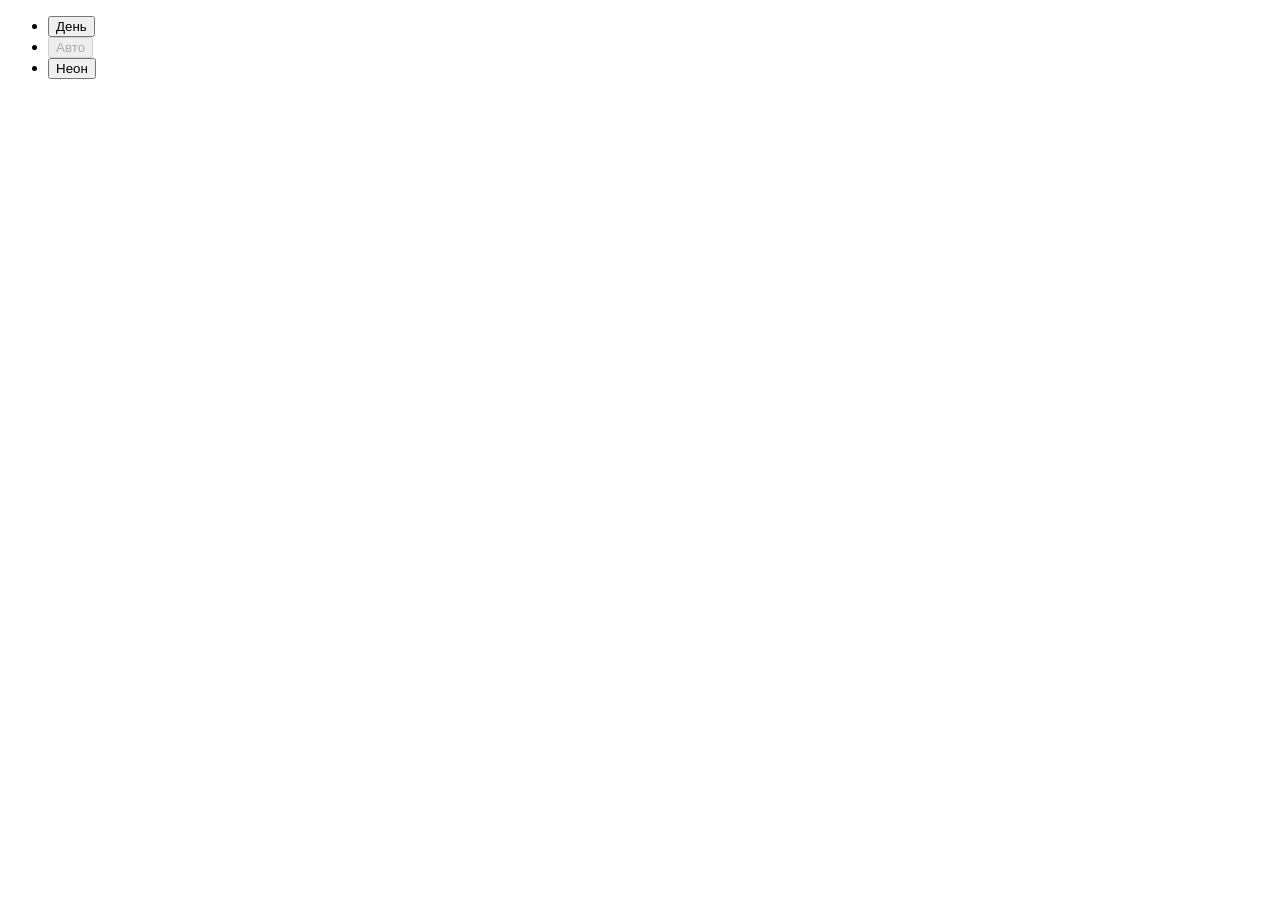
==== index.html @ 19b83eee "Initial commit" ====
<!DOCTYPE html>
<html lang="ru">
  <head>
    <meta charset="UTF-8" />
    <meta http-equiv="X-UA-Compatible" content="IE=edge" />
    <meta name="viewport" content="width=device-width, initial-scale=1.0" />
    <title>Сложно сосредоточиться</title>
    <script src="./scripts/script.js"></script>
  </head>
  <body class="page">
    <header class="header decorated-zone">
      <nav class="header__theme-menu">
        <ul class="header__theme-menu-list">
          <li class="header__theme-menu-item">
            <button
              class="header__theme-menu-button header__theme-menu-button_type_light"
            >
              День
            </button>
          </li>
          <li class="header__theme-menu-item">
            <button
              class="header__theme-menu-button header__theme-menu-button_active header__theme-menu-button_type_auto"
              disabled
            >
              Авто
            </button>
          </li>
          <li class="header__theme-menu-item">
            <button
              class="header__theme-menu-button header__theme-menu-button_type_dark"
            >
              Неон
            </button>
          </li>
        </ul>
      </nav>
    </header>
  </body>
</html>
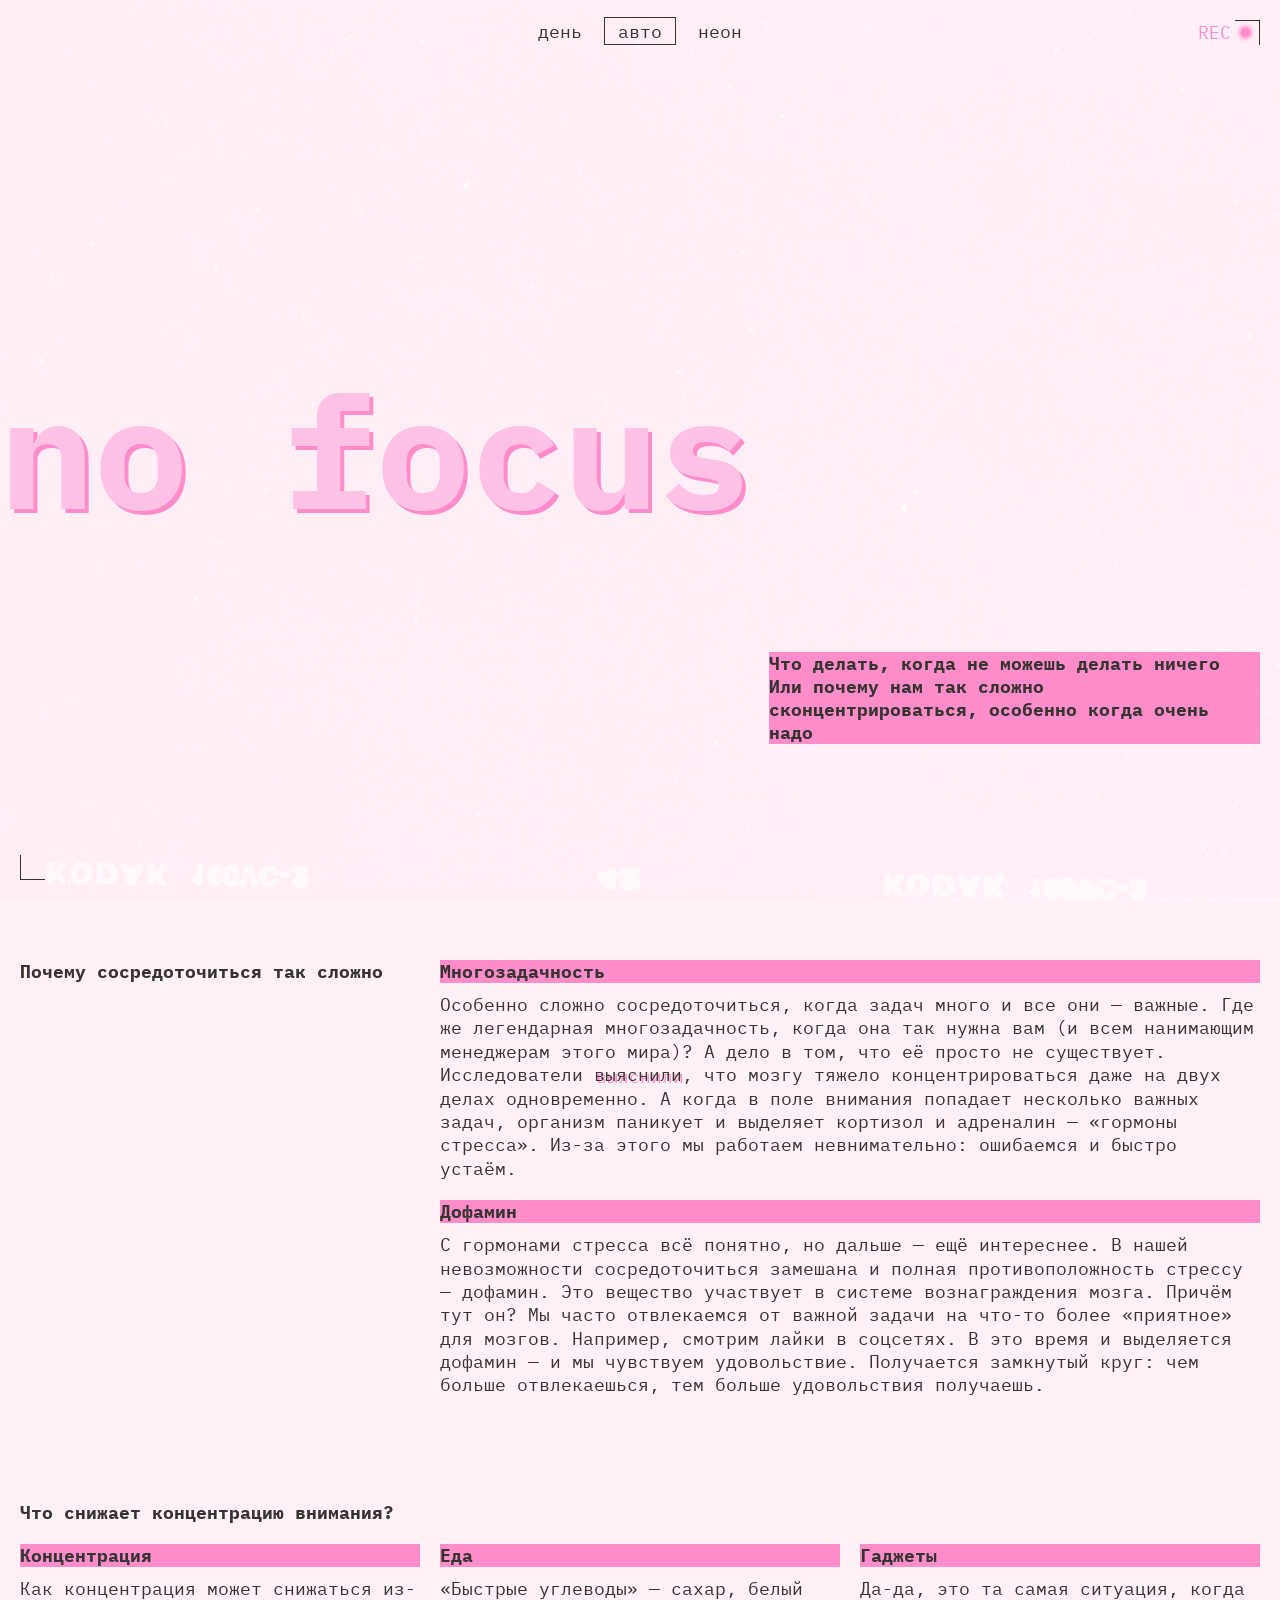
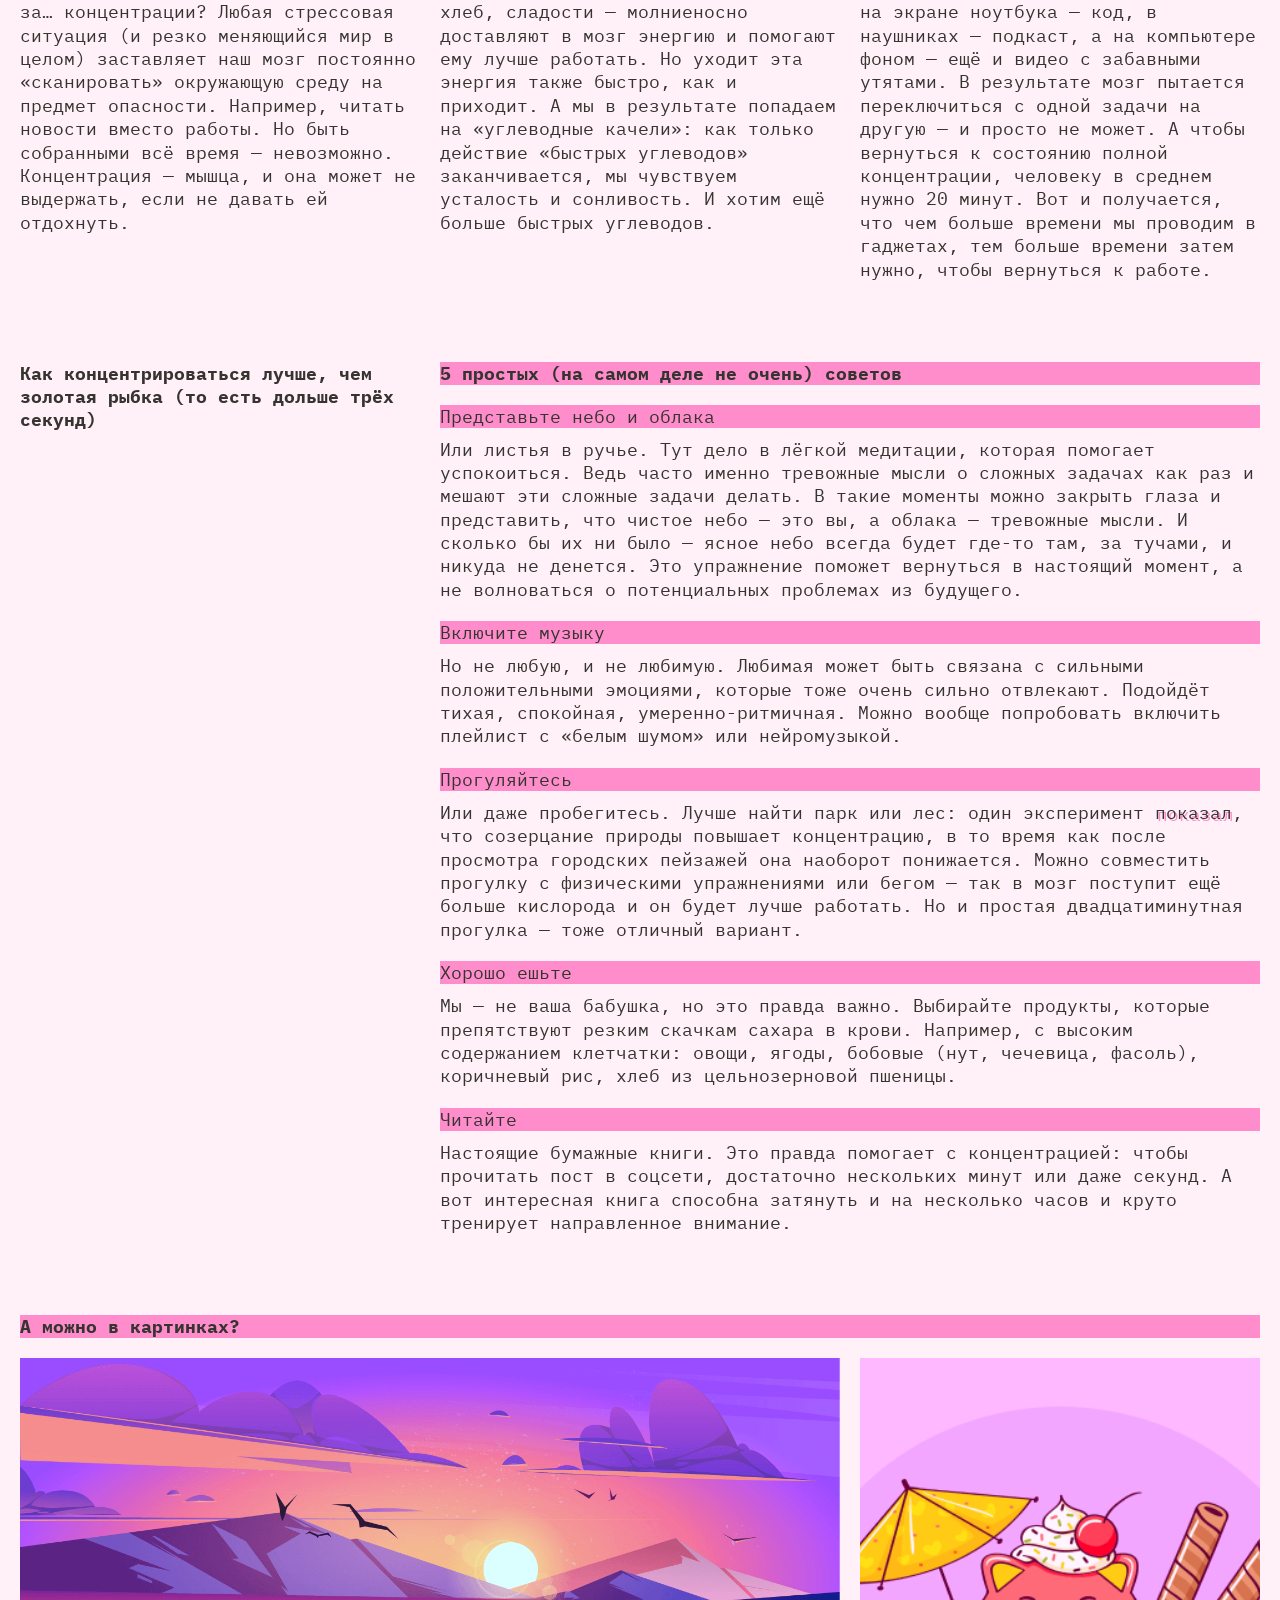
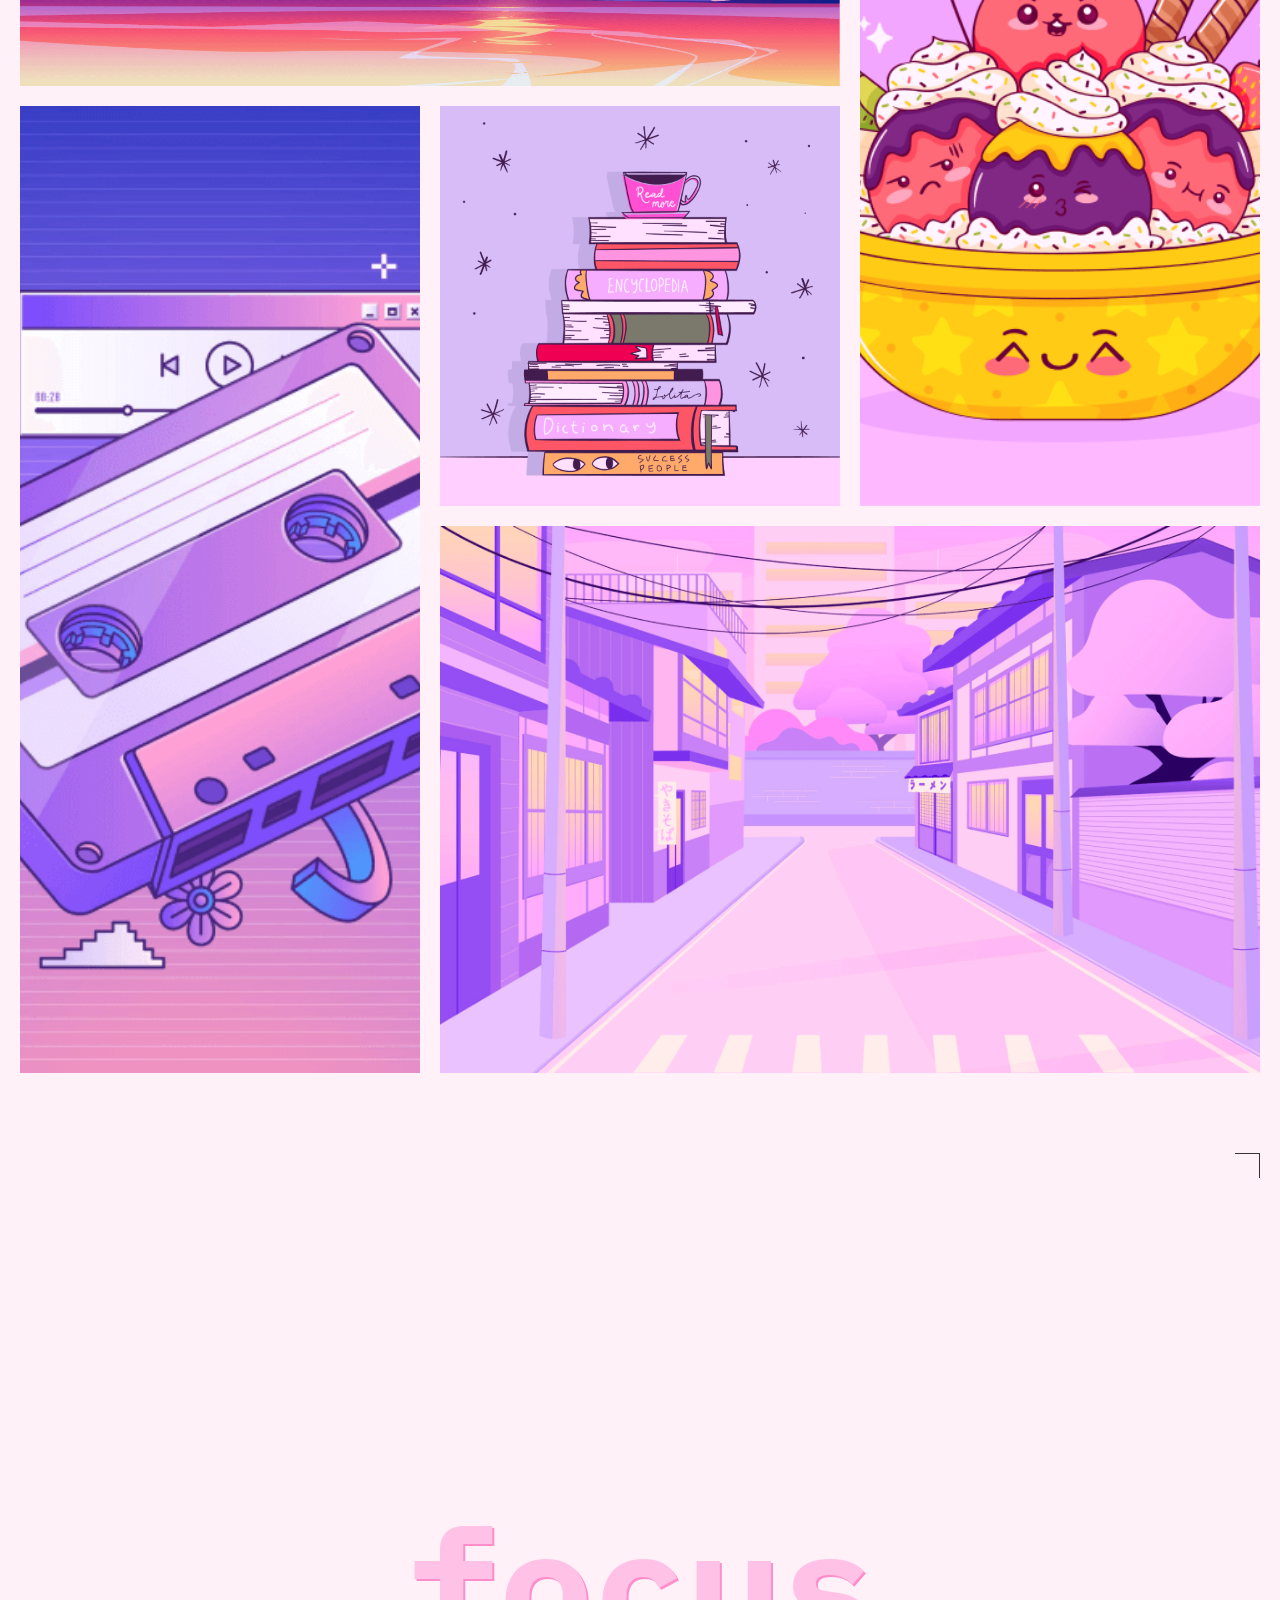
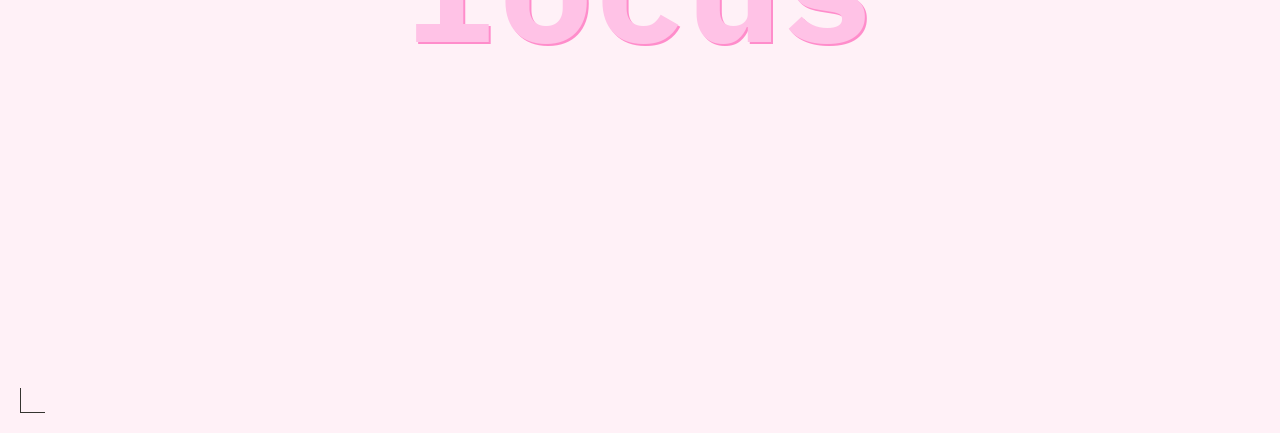
==== commit f8782453: "Первая проверка проетной работы." ====
--- a/index.html
+++ b/index.html
@@ -4,18 +4,31 @@
     <meta charset="UTF-8" />
     <meta http-equiv="X-UA-Compatible" content="IE=edge" />
     <meta name="viewport" content="width=device-width, initial-scale=1.0" />
+    <meta name="color-scheme" content="dark light">
+    <link rel="stylesheet" href="./fonts/fonts.css">
+    <link rel="stylesheet" href="./styles/globals.css">
+    <link rel="stylesheet" href="./styles/variables.css">
+    <link rel="stylesheet" href="./styles/style.css">
+    <link rel="stylesheet" href="./styles/dark.css">
+    <link rel="stylesheet" href="./styles/light.css">
+    <link rel="stylesheet" href="./styles/tablet.css">
+    <link rel="stylesheet" href="./styles/laptop.css">
+    <link rel="icon" href="./images/favicon.ico">
+    <link rel="icon" href="images/favicon.svg" type="image/svg+xml">
+    <link rel="apple-touch-icon" href="images/mobile-icon.png"> 
     <title>Сложно сосредоточиться</title>
     <script src="./scripts/script.js"></script>
   </head>
   <body class="page">
     <header class="header decorated-zone">
+      <span class="header__decorative-text" aria-hidden="true">REC</span>
       <nav class="header__theme-menu">
         <ul class="header__theme-menu-list">
           <li class="header__theme-menu-item">
             <button
               class="header__theme-menu-button header__theme-menu-button_type_light"
             >
-              День
+              день
             </button>
           </li>
           <li class="header__theme-menu-item">
@@ -23,18 +36,112 @@
               class="header__theme-menu-button header__theme-menu-button_active header__theme-menu-button_type_auto"
               disabled
             >
-              Авто
+              авто
             </button>
           </li>
           <li class="header__theme-menu-item">
             <button
               class="header__theme-menu-button header__theme-menu-button_type_dark"
             >
-              Неон
+              неон
             </button>
           </li>
         </ul>
       </nav>
+      <h1 class="header__title">no focus</h1>
+      <p class="header__description">
+      Что делать, когда не можешь делать ничего<br>
+         Или почему нам так сложно сконцентрироваться, особенно когда очень надо
+      </p>
     </header>
+    <main class="main">
+      <section class="main__section">
+        <h2 class="section__title">Почему сосредоточиться так сложно</h2>
+        <article class="section__card">
+          <h3 class="card-title title-decor">Многозадачность</h3>
+          <P class="card-text">Особенно сложно сосредоточиться, когда задач много и все они — важные. 
+            Где же легендарная многозадачность, когда она так нужна вам (и всем нанимающим менеджерам этого мира)? 
+            А дело в том, что её просто не существует. 
+            Исследователи <a href="https://dana.org/news-and-insights/" class="card-text-links">выяснили</a>, что мозгу тяжело концентрироваться даже на двух делах одновременно. 
+            А когда в поле внимания попадает несколько важных задач, организм паникует и выделяет кортизол и адреналин — «гормоны стресса». 
+            Из-за этого мы работаем невнимательно: ошибаемся и быстро устаём.</P>
+        </article>
+        <article class="section__card">
+          <h3 class="card-title title-decor">Дофамин</h3>
+          <P class="card-text">С гормонами стресса всё понятно, но дальше — ещё интереснее. 
+            В нашей невозможности сосредоточиться замешана и полная противоположность стрессу — дофамин. 
+            Это вещество участвует в системе вознаграждения мозга. 
+            Причём тут он? Мы часто отвлекаемся от важной задачи на что-то более «приятное» для мозгов. 
+            Например, смотрим лайки в соцсетях. 
+            В это время и выделяется дофамин — и мы чувствуем удовольствие. 
+            Получается замкнутый круг: чем больше отвлекаешься, тем больше удовольствия получаешь.</P>
+        </article>
+      </section>
+      <section class="main__section">
+          <h2 class="section__title">Что снижает концентрацию внимания?</h2>
+        <article class="section__card">
+          <h3 class="card-title title-decor">Концентрация</h3>
+          <P class="card-text">Как концентрация может снижаться из-за… концентрации? 
+            Любая стрессовая ситуация (и резко меняющийся мир в целом) заставляет наш мозг постоянно «сканировать» окружающую среду на предмет опасности. 
+            Например, читать новости вместо работы. Но быть собранными всё время — невозможно. 
+            Концентрация — мышца, и она может не выдержать, если не давать ей отдохнуть.</P>
+        </article>
+        <article class="section__card">
+          <h3 class="card-title title-decor">Еда</h3>
+          <P class="card-text">«Быстрые углеводы» — сахар, белый хлеб, сладости — молниеносно доставляют в мозг энергию и помогают ему лучше работать. 
+            Но уходит эта энергия также быстро, как и приходит. 
+            А мы в результате попадаем на «углеводные качели»: как только действие «быстрых углеводов» заканчивается, мы чувствуем усталость и сонливость. 
+            И хотим ещё больше быстрых углеводов.</P>
+        </article>
+        <article class="section__card">
+          <h3 class="card-title title-decor">Гаджеты</h3>
+          <P class="card-text">Да-да, это та самая ситуация, когда на экране ноутбука — код, в наушниках — подкаст, а на компьютере фоном — ещё и видео с забавными утятами. 
+            В результате мозг пытается переключиться с одной задачи на другую — и просто не может. 
+            А чтобы вернуться к состоянию полной концентрации, человеку в среднем нужно 20 минут. 
+            Вот и получается, что чем больше времени мы проводим в гаджетах, тем больше времени затем нужно, чтобы вернуться к работе.</P>
+        </article>
+      </section>
+      <section class="main__section">
+        <h2 class="section__title">Как концентрироваться лучше, чем золотая рыбка (то есть дольше трёх секунд)</h2>
+        <article class="section__card">
+          <h3 class="card-title title-decor">5 простых (на самом деле не очень) советов</h3>
+            <h4 class="card-title-accent title-decor">Представьте небо и облака</h4>
+            <p class="card-text">
+            Или листья в ручье. 
+            Тут дело в лёгкой медитации, которая помогает успокоиться. 
+            Ведь часто именно тревожные мысли о сложных задачах как раз и мешают эти сложные задачи делать. 
+            В такие моменты можно закрыть глаза и представить, что чистое небо — это вы, а облака — тревожные мысли. 
+            И сколько бы их ни было — ясное небо всегда будет где-то там, за тучами, и никуда не денется.
+             Это упражнение поможет вернуться в настоящий момент, а не волноваться о потенциальных проблемах из будущего.</P>
+            <h4 class="card-title-accent title-decor">Включите музыку</h4> 
+             <p class="card-text">
+            Но не любую, и не любимую. Любимая может быть связана с сильными положительными эмоциями, которые тоже очень сильно отвлекают. 
+            Подойдёт тихая, спокойная, умеренно-ритмичная. 
+            Можно вообще попробовать включить плейлист с «белым шумом» или нейромузыкой.</p>
+            <h4 class="card-title-accent title-decor">Прогуляйтесь</h4>
+            <p class="card-text">Или даже пробегитесь. Лучше найти парк или лес: один эксперимент <a href="https://www.sciencedirect.com/science/article/abs/pii/S0272494415000328" class="card-text-links">показал</a>, что созерцание природы повышает концентрацию, в то время как после просмотра городских пейзажей она наоборот понижается. 
+              Можно совместить прогулку с физическими упражнениями или бегом — так в мозг поступит ещё больше кислорода и он будет лучше работать. 
+              Но и простая двадцатиминутная прогулка — тоже отличный вариант.</p>
+            <h4 class="card-title-accent title-decor">Хорошо ешьте</h4>
+            <p class="card-text">Мы — не ваша бабушка, но это правда важно. Выбирайте продукты, которые препятствуют резким скачкам сахара в крови. 
+              Например, с высоким содержанием клетчатки: овощи, ягоды, бобовые (нут, чечевица, фасоль), коричневый рис, хлеб из цельнозерновой пшеницы.</p>
+            <h4 class="card-title-accent title-decor">Читайте</h4>
+            <p class="card-text">Настоящие бумажные книги. 
+              Это правда помогает с концентрацией: чтобы прочитать пост в соцсети, достаточно нескольких минут или даже секунд. 
+              А вот интересная книга способна затянуть и на несколько часов и круто тренирует направленное внимание.</p>
+        </article>
+        </section>
+        <section class="main__section">
+          <h3 class="card-title title-decor">А можно в картинках?</h3>
+          <img src="./images/sunset.png" alt="Небо и облока" class="card-image"/>
+          <img src="./images/ice-cream.png" alt="Мороженое в тарелке" class="card-image"/>
+          <img src="./images/tape.png" alt="Касета от магнитофона" class="card-image"/>
+          <img src="./images/books.png" alt="Стопка книг" class="card-image"/>
+          <img src="./images/street.png" alt="Улица" class="card-image"/>
+      </section>
+    </main>
+    <footer class="footer decorated-zone">
+      <h3 class="footer__title">focus</h3>
+    </footer>
   </body>
 </html>
--- a/fonts/fonts.css
+++ b/fonts/fonts.css
@@ -0,0 +1,13 @@
+@font-face {
+  font-family: 'IBM Plex mono';
+  src: url(./IBMPlexMono-Regular.woff) format('woff');
+  font-weight: normal;
+  font-display: swap;
+}
+
+@font-face {
+  font-family: 'IBM Plex mono';
+  src: url(./IBMPlexMono-Bold.woff) format('woff');
+  font-weight: bold;
+  font-display: swap;
+}
--- a/styles/globals.css
+++ b/styles/globals.css
@@ -0,0 +1,42 @@
+/* Глобальные стили для проекта, их можно дополнять и менять по желанию */
+
+*,
+*::before,
+*::after {
+  box-sizing: border-box;
+}
+
+body {
+  min-inline-size: 375px;
+  max-inline-size: 1440px;
+  margin: 0 auto;
+}
+
+h1,
+h2,
+h3,
+h4,
+h5,
+h6,
+p {
+  margin: 0;
+}
+
+ul {
+  margin: 0;
+  padding: 0;
+  list-style: none;
+}
+
+picture {
+  margin: 0;
+  padding: 0;
+}
+
+button,
+a {
+  color: currentColor;
+  font-family: inherit;
+  font-size: inherit;
+  line-height: inherit;
+}
--- a/styles/variables.css
+++ b/styles/variables.css
@@ -0,0 +1,15 @@
+/*
+  Переменные для вашего проекта
+  и их переопределение под различные устройства
+*/
+:root {
+  --page-bg-color-images: url(../images/cover-image-dark.png);
+  --accent-color: #FF0070;
+  --color-without-accent: #F1B2CE;
+  --basic-color: #000028;
+  --basic-bg-color: #000028;
+  --shadow-color: #DB00FF;
+  --small-indentation: 10px;
+  --design-color: var(--accent-color);
+  --button-hover-color: #FF007066;
+}
--- a/styles/style.css
+++ b/styles/style.css
@@ -0,0 +1,218 @@
+.page {
+  font-family: "IBM Plex Mono", sans-serif;
+  background-image: var(--page-bg-color-images);
+  background-size: cover;
+  background-position: center center;
+  background-attachment: fixed;
+  background-color: var(--basic-bg-color);
+}
+
+.header {
+  display: grid;
+  grid-template-rows: 1fr min-content 1fr;
+  block-size: 100vh;
+  min-block-size: 668px;
+  padding-inline: 10px; 
+}
+
+.header__decorative-text {
+  position: absolute;
+  right: 18px;
+  top: 7px;
+  display: flex;
+  text-align: center;
+  font-weight: 400;
+  font-size: 18px;
+  color: var(--accent-color);
+}
+
+.header__decorative-text::after {
+  content: "";
+  display: inline-block;
+  place-self: center end;
+  margin-inline-start: 10px;
+  width: 9px;
+  height: 9px;
+  border-radius: 50%;
+  background-color: var(--accent-color);
+  box-shadow: 0px 0px 4px 2px var(--accent-color);
+}
+
+.theme-light {
+  & .header__decorative-text {
+    display: none;
+  }
+}
+
+.decorated-zone {
+  position: relative;
+}
+
+.decorated-zone::before {
+  content: "";
+  position: absolute;
+  top: 6px;
+  right: 10px;
+  width: 25px;
+  height: 25px;
+  border-width: 1px 1px 0px 0px;
+  border-style: solid;
+  border-color: var(--design-color);
+}
+
+.decorated-zone::after {
+  content: "";
+  position: absolute;
+  bottom: 13px;
+  left: 10px;
+  width: 25px;
+  height: 25px;
+  border-width: 0px 0px 1px 1px;
+  border-style: solid;
+  border-color: var(--design-color);
+}
+
+.header__theme-menu {
+  place-self: center end;
+}
+
+.header__theme-menu-list {
+  display: flex;
+  flex-direction: column;
+  gap: 10px;
+}
+
+.header__theme-menu-button {
+  justify-content: center;
+  align-items: center;
+  inline-size: 70px;
+  block-size: 26px;
+  border: none;
+  font-weight: 400;
+  font-size: 18px;
+  background-color: transparent;
+  color: var(--design-color);
+}
+
+.header__theme-menu-button:hover {
+  outline: 1px solid var(--button-hover-color);
+}
+
+.header__theme-menu-button_active {
+  outline: 1px solid var(--design-color);
+  pointer-events: none;
+}
+
+.header__theme-menu-button:focus-visible {
+  outline: none;
+  border-block-end: 1px solid var(--design-color); }
+
+.header__title {
+  place-self: center start;
+  font-weight: 700;
+  line-height: 83%;
+  font-size: clamp(7.25rem, 7.0115rem + 1.0178vw, 7.5rem);
+  color: var(--shadow-color);
+  text-shadow: 4px 4px 0 var(--accent-color);
+}
+
+.header__description {
+  place-self: center end;
+  margin-block-start: -19px;inline-size: 355px;
+  font-weight: 700;
+  font-size: 18px;
+  color: var(--basic-color);
+  background-color: var(--accent-color);
+}
+
+.main {
+  display: grid;
+  gap: 51px;
+  padding-inline: 10px;
+  padding-block: 36px;
+}
+
+.main__section {
+  display: grid;
+  grid-template-columns: 1fr;
+  gap: 20px;
+}
+
+.section__title {
+  inline-size: 100%;
+  font-weight: 700;
+  font-size: 18px;
+  color: var(--design-color);
+}
+
+.section__card {
+  display: flex;
+  flex-direction: column;
+  gap: 10px;
+}
+
+.card-title {
+  font-weight: 700;
+  font-size: 18px;
+}
+
+.card-title-accent {
+  margin-block-start: 10px;
+  font-weight: 400;
+  font-size: 18px;
+}
+
+.title-decor {
+  color: var(--basic-color);
+  background-color: var(--accent-color);
+}
+
+.card-text {
+  font-weight: 400;
+  font-size: 18px;
+  line-height: 23.4px;
+  color: var(--color-without-accent);
+}
+
+.card-text-links {
+  font-weight: 400;
+  color: var(--color-without-accent);
+  text-decoration: none;
+  text-shadow: 2px 2px 0 var(--accent-color);
+}
+
+.card-text-links:hover {
+  text-decoration: underline var(--color-without-accent);
+}
+
+.card-text-links:focus-visible {
+  outline: 1px solid var(--color-without-accent);
+}
+
+.main__section:last-child {
+  gap: 10px;
+}
+
+.card-image {
+  inline-size: 100%;
+  block-size: 100%;
+  object-fit: cover;
+}
+
+.footer {
+  display: grid;
+  grid-template-rows: 1fr;
+  grid-template-columns: 1fr;
+  block-size: 100vh;
+  min-block-size: 668px;
+  padding-block-end: 10px;
+  margin-block-start: 10px;
+}
+
+.footer__title {
+  place-self: center;
+  font-weight: 700;
+  font-size: clamp(7.25rem, 7.0115rem + 1.0178vw, 7.5rem);
+  color: var(--shadow-color);
+  text-shadow: 2px 2px 0 var(--accent-color);
+}
--- a/styles/dark.css
+++ b/styles/dark.css
@@ -0,0 +1,13 @@
+/*
+  Специально для тёмной темы при наличии класса,
+  здесь окажутся стили, которые нужно переопределить принудительно,
+  переключая тему
+*/
+
+:root.theme-dark {
+  /* сохраните этот селектор в приведённом виде.
+    Так стили написанные ниже будут иметь больший вес,
+    чем стили в медиазапросе предпочтений пользователя
+  */
+  --page-bg-color-images: url(../images/cover-image-dark.png);
+}
--- a/styles/light.css
+++ b/styles/light.css
@@ -0,0 +1,35 @@
+/*
+  Специально для светлой темы при наличии класса.
+  Здесь окажутся стили, которые нужно переопределить принудительно,
+  переключая тему
+*/
+
+:root.theme-light {
+  /* сохраните этот селектор в приведённом виде.
+    Так стили написанные ниже будут иметь больший вес,
+    чем стили в медиазапросе предпочтений пользователя
+  */
+  --page-bg-color-images: url(../images/cover-image-light.png);
+  --accent-color: #FF8DCB;
+  --basic-color: #353430;
+  --color-without-accent: var(--basic-color);
+  --basic-bg-color: #FFF1F7;
+  --shadow-color: #FFC2E6;
+  --small-indentation: 10px;
+  --design-color: var(--basic-color);
+  --button-hover-color: #32312D66;
+}
+@media (prefers-color-scheme: light) {
+  :root {
+    --page-bg-color-images: url(../images/cover-image-light.png);
+   --accent-color: #FF8DCB;
+    --basic-color: #353430;
+    --color-without-accent: var(--basic-color);
+    --basic-bg-color: #FFF1F7;
+    --shadow-color: #FFC2E6;
+    --small-indentation: 10px;
+   --design-color: var(--basic-color);
+   --button-hover-color: #32312D66;
+  }
+
+} 
--- a/styles/tablet.css
+++ b/styles/tablet.css
@@ -0,0 +1,168 @@
+@media (width >= 768px) {
+  .page {
+    display: flex;
+    flex-direction: column;
+    gap: 36px;
+  }
+
+  .header {
+    grid-template-columns: 1fr 1fr;
+    min-block-size: 1024px;
+    padding-inline-end: 20px;
+    padding-inline-start: 0;
+    padding-block-end: 20px;
+  }
+
+  .header__decorative-text {
+    right: 30px;
+  }
+
+  .decorated-zone::before {
+    right: 20px;
+  }
+
+  .decorated-zone::after {
+    bottom: 33px;
+    left: 20px;
+  }
+
+  .header__theme-menu {
+    grid-column: 2;
+  }
+
+  .header__title {
+    place-self: center start;
+    grid-column: 1 / 3;
+    font-size: clamp(7.5rem, 0.5625rem + 14.4531vw, 9.8125rem); 
+  }
+
+  .header__description {
+    grid-column: 2;
+    inline-size: 364px;
+  }
+
+  .main {
+    padding-inline: 20px;
+    padding-block: initial;
+    gap: 70px;
+  }
+
+  .main__section {
+    padding-block-start: 10px;
+  }
+
+  .main__section:nth-child(1) {
+    grid-template-columns: repeat(3, 1fr);
+    grid-template-rows: 1fr 1fr;
+  }
+
+  .main__section:nth-child(1) > :nth-child(1) {
+    grid-column: 1 / 2;
+    grid-row: 1 / 3;
+  }
+
+  .main__section:nth-child(1) > :nth-child(2) {
+    grid-column: 2 / 4;
+    grid-row: 1 / 2;
+  }
+
+  .main__section:nth-child(1) > :nth-child(3) {
+    grid-column: 2 / 4;
+    grid-row: 2 / 3;
+  }
+
+  .main__section:nth-child(2) {
+    grid-template-columns: repeat(3, 1fr);
+    grid-template-rows: repeat(4, min-content);
+  }
+
+  .main__section:nth-child(2) > .section__card {
+    padding-inline-start: initial;
+  }
+
+  .main__section:nth-child(2) > :nth-child(1) {
+    grid-column: 1 / 2;
+    grid-row: 1;
+  }
+
+  .main__section:nth-child(2) > :nth-child(2) {
+    grid-column: 1 / 4;
+    grid-row: 2;
+  }
+
+  .main__section:nth-child(2) > :nth-child(3) {
+    grid-column: 1 / 4;
+    grid-row: 3;
+  }
+
+  .main__section:nth-child(2) > :nth-child(4) {
+    grid-column: 1 / 4;
+    grid-row: 4;
+  }
+
+  .main__section:nth-child(3) {
+    grid-template-columns: 1fr 2fr;
+    grid-template-rows: max-content;
+    padding-block-start: 12px;
+  }
+
+  .main__section:nth-child(3) > :nth-child(1) {
+    grid-column: 1;
+    grid-row: 1 / auto;
+  }
+
+  .main__section:nth-child(3) > :nth-child(2) {
+    grid-column: 2 / 4;
+    grid-row: 1;
+  }
+
+  .main__section:nth-child(4) {
+    grid-template-columns: repeat(3, 1fr);
+    grid-template-rows: repeat(4, min-content);
+    gap: 20px;
+  }
+
+  .main__section:nth-child(4) > :nth-child(1) {
+    grid-column: 1 / 4;
+    grid-row: 1 ;
+  }
+
+  .main__section:nth-child(4) > :nth-child(2) {
+    grid-column: 1 / 3;
+    grid-row: 2;
+  }
+
+  .main__section:nth-child(4) > :nth-child(3) {
+    grid-column: 3 / 4;
+    grid-row: 2 / 4;
+  }
+
+  .main__section:nth-child(4) > :nth-child(4) {
+    grid-column: 1;
+    grid-row: 3 / 5;
+  }
+
+  .main__section:nth-child(4) > :nth-child(5) {
+    grid-column: 2;
+    grid-row: 3;
+  }
+  
+  .main__section:nth-child(4) > :nth-child(6) {
+    grid-column: 2 / 4;
+    grid-row: 4;
+  }
+
+  .section__card {
+    padding-inline-start: 7px;
+  }
+
+  .footer {
+    min-block-size: 1024px;
+    margin-block-start: 37px;
+    padding-block-end: 27px;
+  }
+  
+  .footer__title {
+    font-size: clamp(7.5rem, 0.5625rem + 14.4531vw, 9.8125rem) ;
+  }
+}
--- a/styles/laptop.css
+++ b/styles/laptop.css
@@ -0,0 +1,81 @@
+@media (width >= 1024px) {
+  .header {
+  grid-template-columns: 1fr 1fr;
+  min-block-size: 768px;
+  padding-inline-end: 20px;
+  padding-block-end: 0;
+  }
+
+  .header__decorative-text {
+    padding-block-start: 14px;
+  }
+
+  .decorated-zone::before {
+    top: 20px;
+  }
+
+  .decorated-zone::after {
+    bottom: 20px;
+  }
+
+  .header__theme-menu {
+    place-self: start center;
+    grid-column: 1 / 3;
+    padding-inline-start: 20px;
+    padding-block-start: 18px;
+  }
+
+  .header__theme-menu-list {
+    flex-direction: initial;
+  }
+
+  .header__description {
+    inline-size: 491px;
+  }
+
+  .main {
+    padding-inline: 20px;
+    padding-block: 24px;
+    gap: 80.6px;
+  }
+  .main__section {
+    padding-block: 0;
+  }
+  .section__card {
+    padding-inline-start: 0;
+  }
+
+  .main__section:nth-child(2) {
+    grid-template-rows: min-content 1fr;
+  }
+
+  .main__section:nth-child(2) > :nth-child(1) {
+    grid-column: 1;
+    grid-row: 1;
+  }
+
+  .main__section:nth-child(2) > :nth-child(2) {
+    grid-column: 1;
+    grid-row: 2;
+  }
+
+  .main__section:nth-child(2) > :nth-child(3) {
+    grid-column: 2;
+    grid-row: 2;
+  }
+
+  .main__section:nth-child(2) > :nth-child(4) {
+    grid-column: 3;
+    grid-row: 2;
+  }
+
+  .main__section:nth-child(3) {
+    padding-block-start: 0;
+  }
+
+  .footer {
+    min-block-size: 768px;
+    margin-block-start: 0;
+    padding-block-end: 0;
+  }
+}
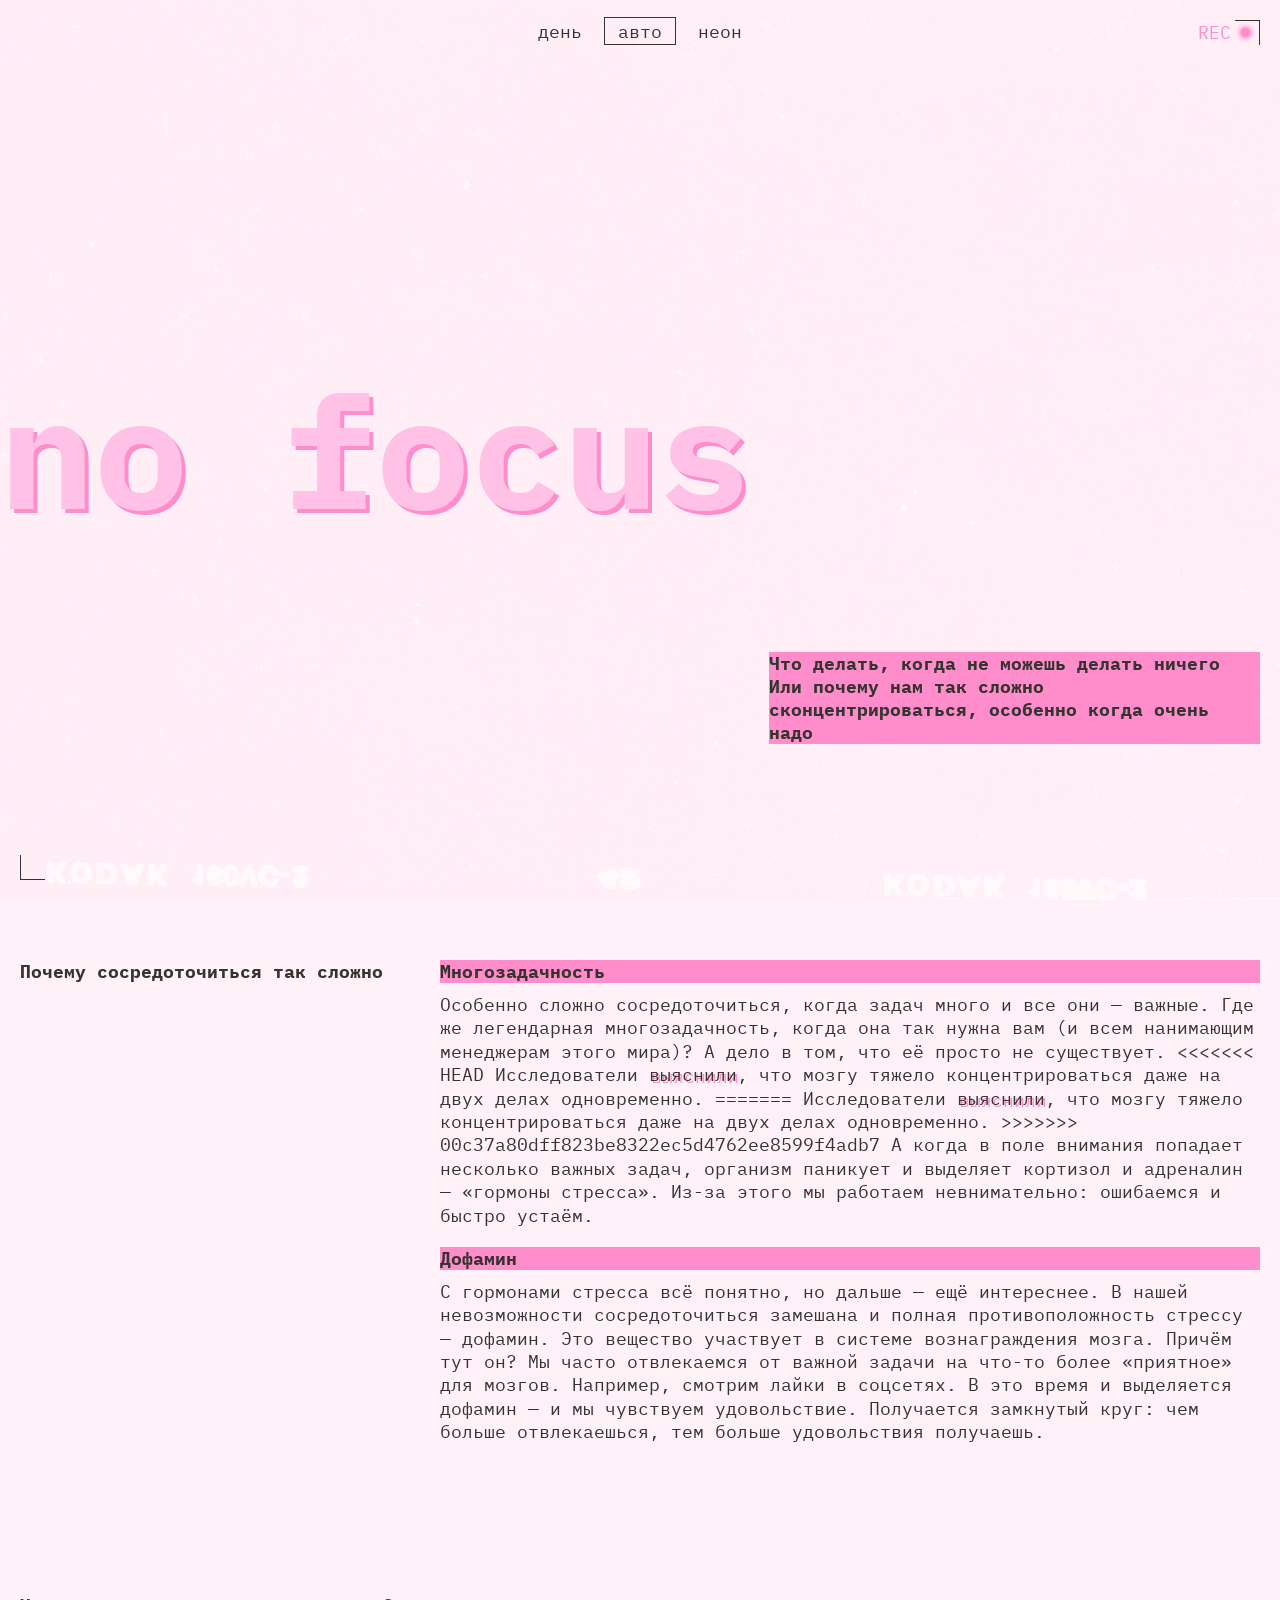
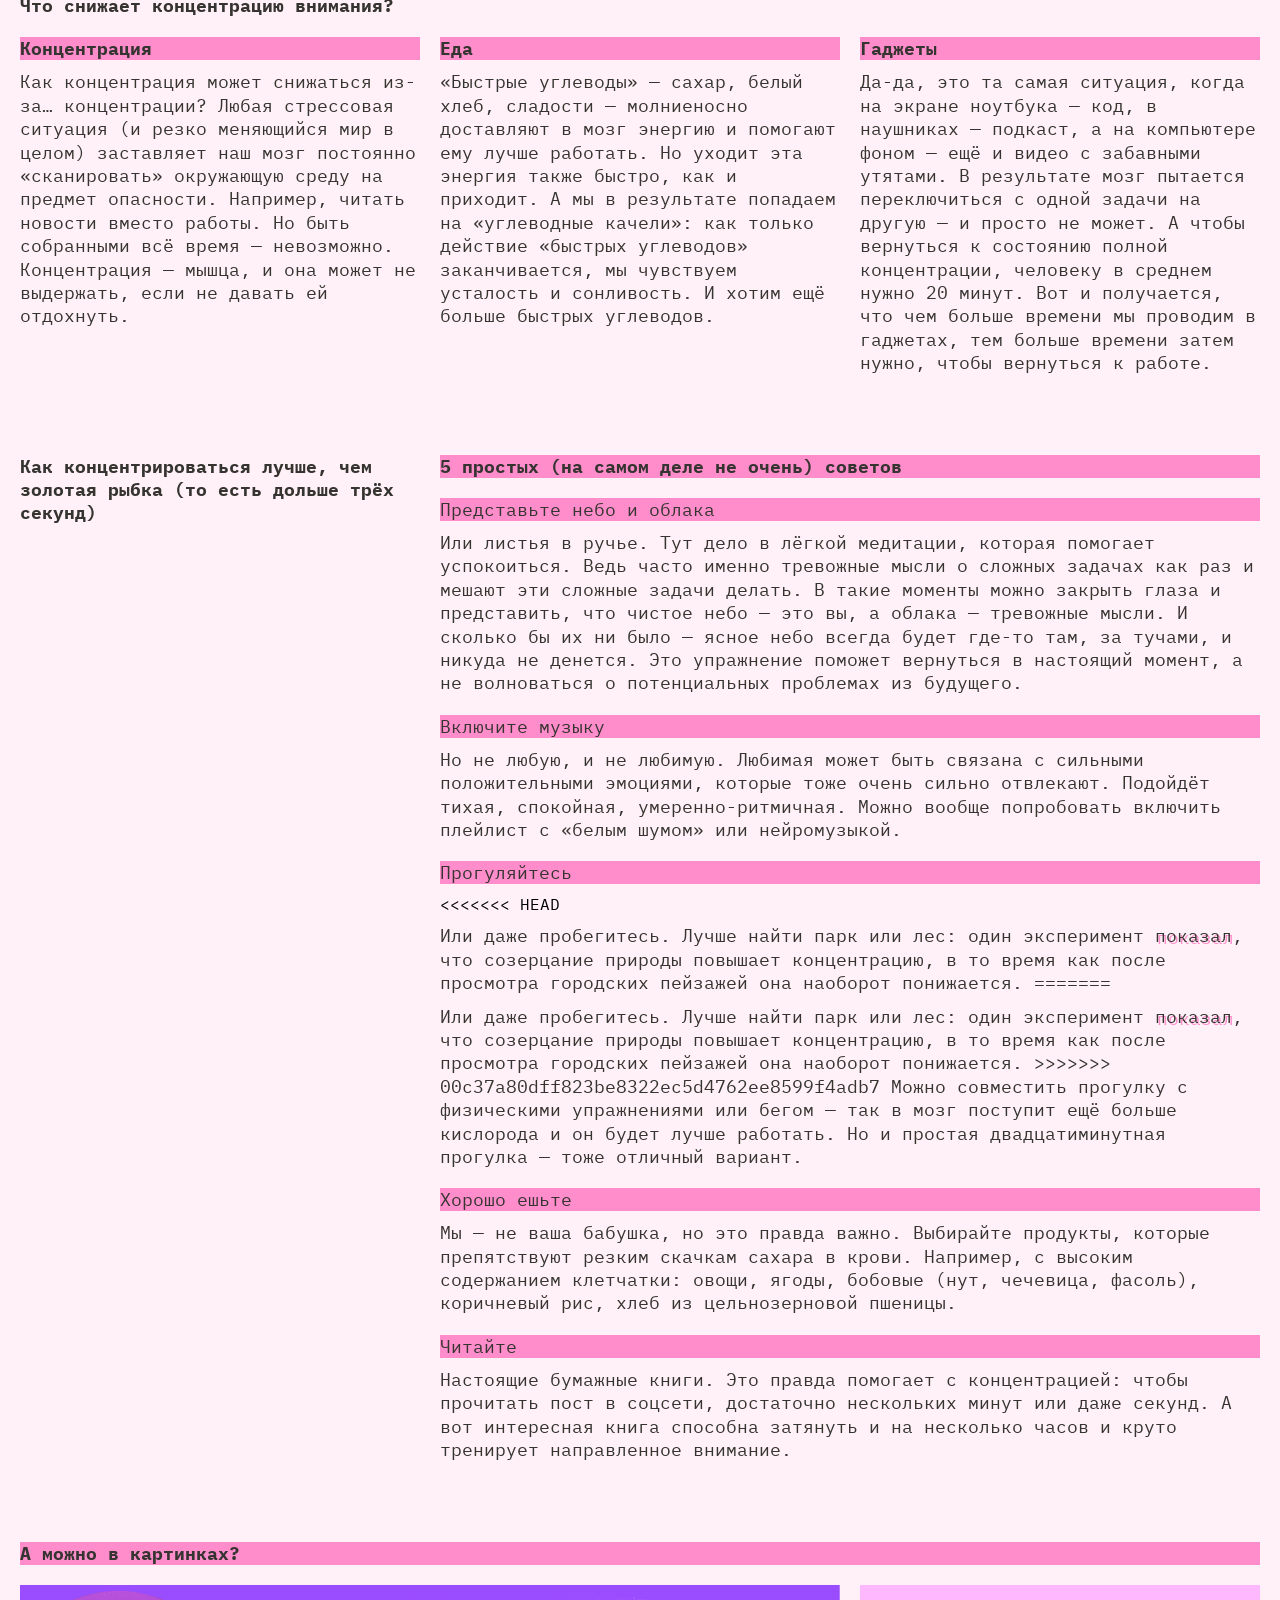
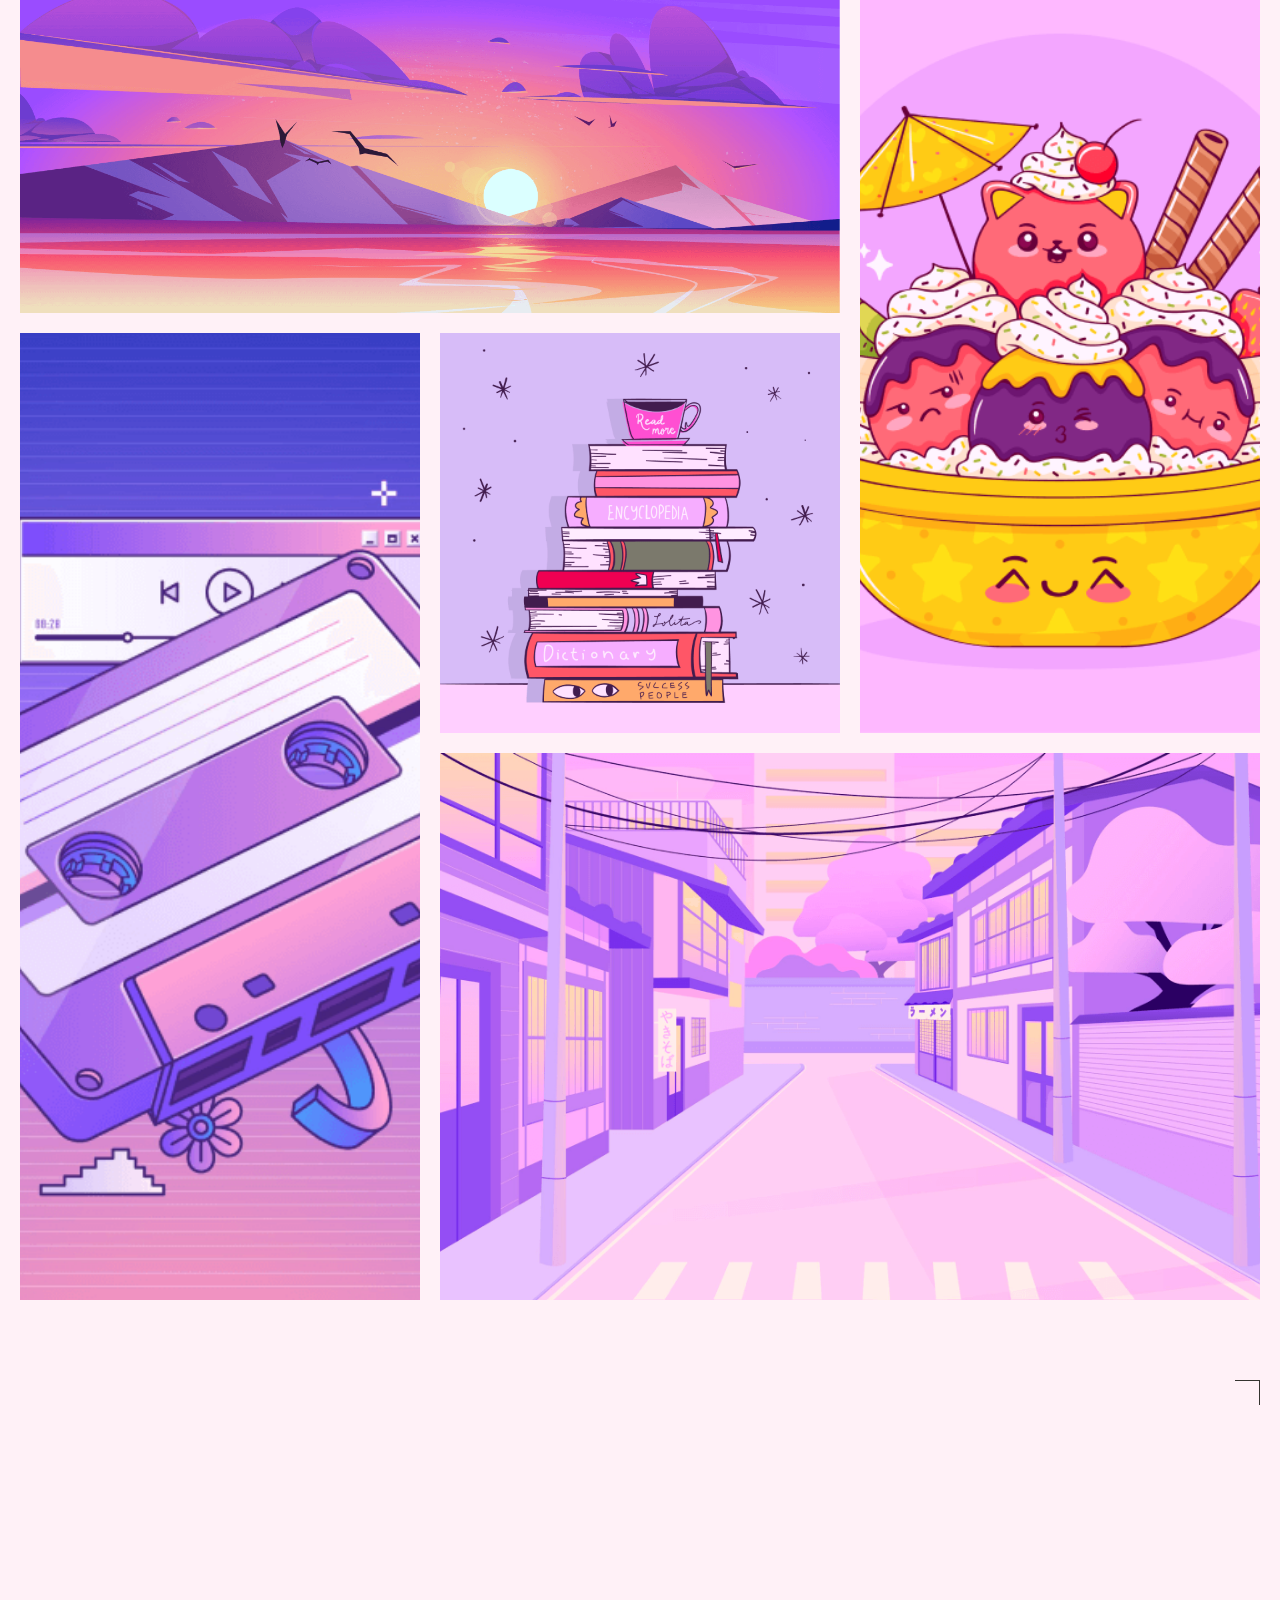
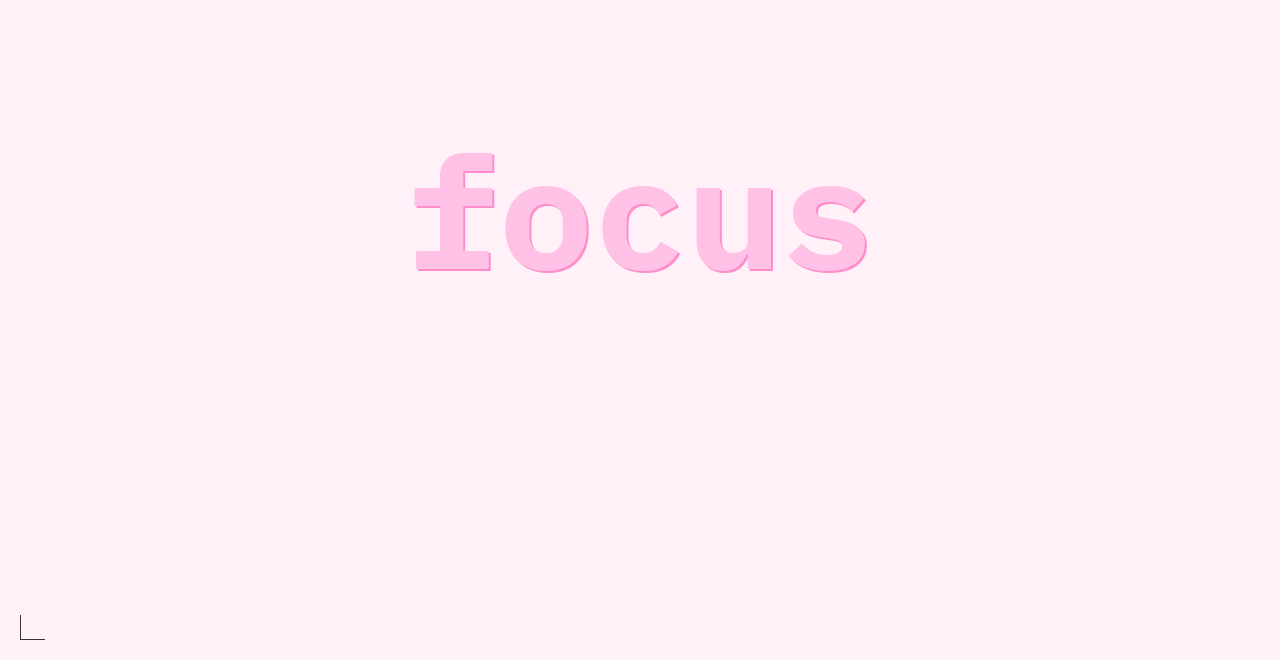
==== commit 764fdd7b: "Первая проверка проектной работы" ====
--- a/index.html
+++ b/index.html
@@ -62,7 +62,11 @@
           <P class="card-text">Особенно сложно сосредоточиться, когда задач много и все они — важные. 
             Где же легендарная многозадачность, когда она так нужна вам (и всем нанимающим менеджерам этого мира)? 
             А дело в том, что её просто не существует. 
+<<<<<<< HEAD
             Исследователи <a href="https://dana.org/news-and-insights/" class="card-text-links">выяснили</a>, что мозгу тяжело концентрироваться даже на двух делах одновременно. 
+=======
+            Исследователи <a href="#" class="card-text-links">выяснили</a>, что мозгу тяжело концентрироваться даже на двух делах одновременно. 
+>>>>>>> 00c37a80dff823be8322ec5d4762ee8599f4adb7
             А когда в поле внимания попадает несколько важных задач, организм паникует и выделяет кортизол и адреналин — «гормоны стресса». 
             Из-за этого мы работаем невнимательно: ошибаемся и быстро устаём.</P>
         </article>
@@ -119,7 +123,11 @@
             Подойдёт тихая, спокойная, умеренно-ритмичная. 
             Можно вообще попробовать включить плейлист с «белым шумом» или нейромузыкой.</p>
             <h4 class="card-title-accent title-decor">Прогуляйтесь</h4>
+<<<<<<< HEAD
             <p class="card-text">Или даже пробегитесь. Лучше найти парк или лес: один эксперимент <a href="https://www.sciencedirect.com/science/article/abs/pii/S0272494415000328" class="card-text-links">показал</a>, что созерцание природы повышает концентрацию, в то время как после просмотра городских пейзажей она наоборот понижается. 
+=======
+            <p class="card-text">Или даже пробегитесь. Лучше найти парк или лес: один эксперимент <a href="#" class="card-text-links">показал</a>, что созерцание природы повышает концентрацию, в то время как после просмотра городских пейзажей она наоборот понижается. 
+>>>>>>> 00c37a80dff823be8322ec5d4762ee8599f4adb7
               Можно совместить прогулку с физическими упражнениями или бегом — так в мозг поступит ещё больше кислорода и он будет лучше работать. 
               Но и простая двадцатиминутная прогулка — тоже отличный вариант.</p>
             <h4 class="card-title-accent title-decor">Хорошо ешьте</h4>
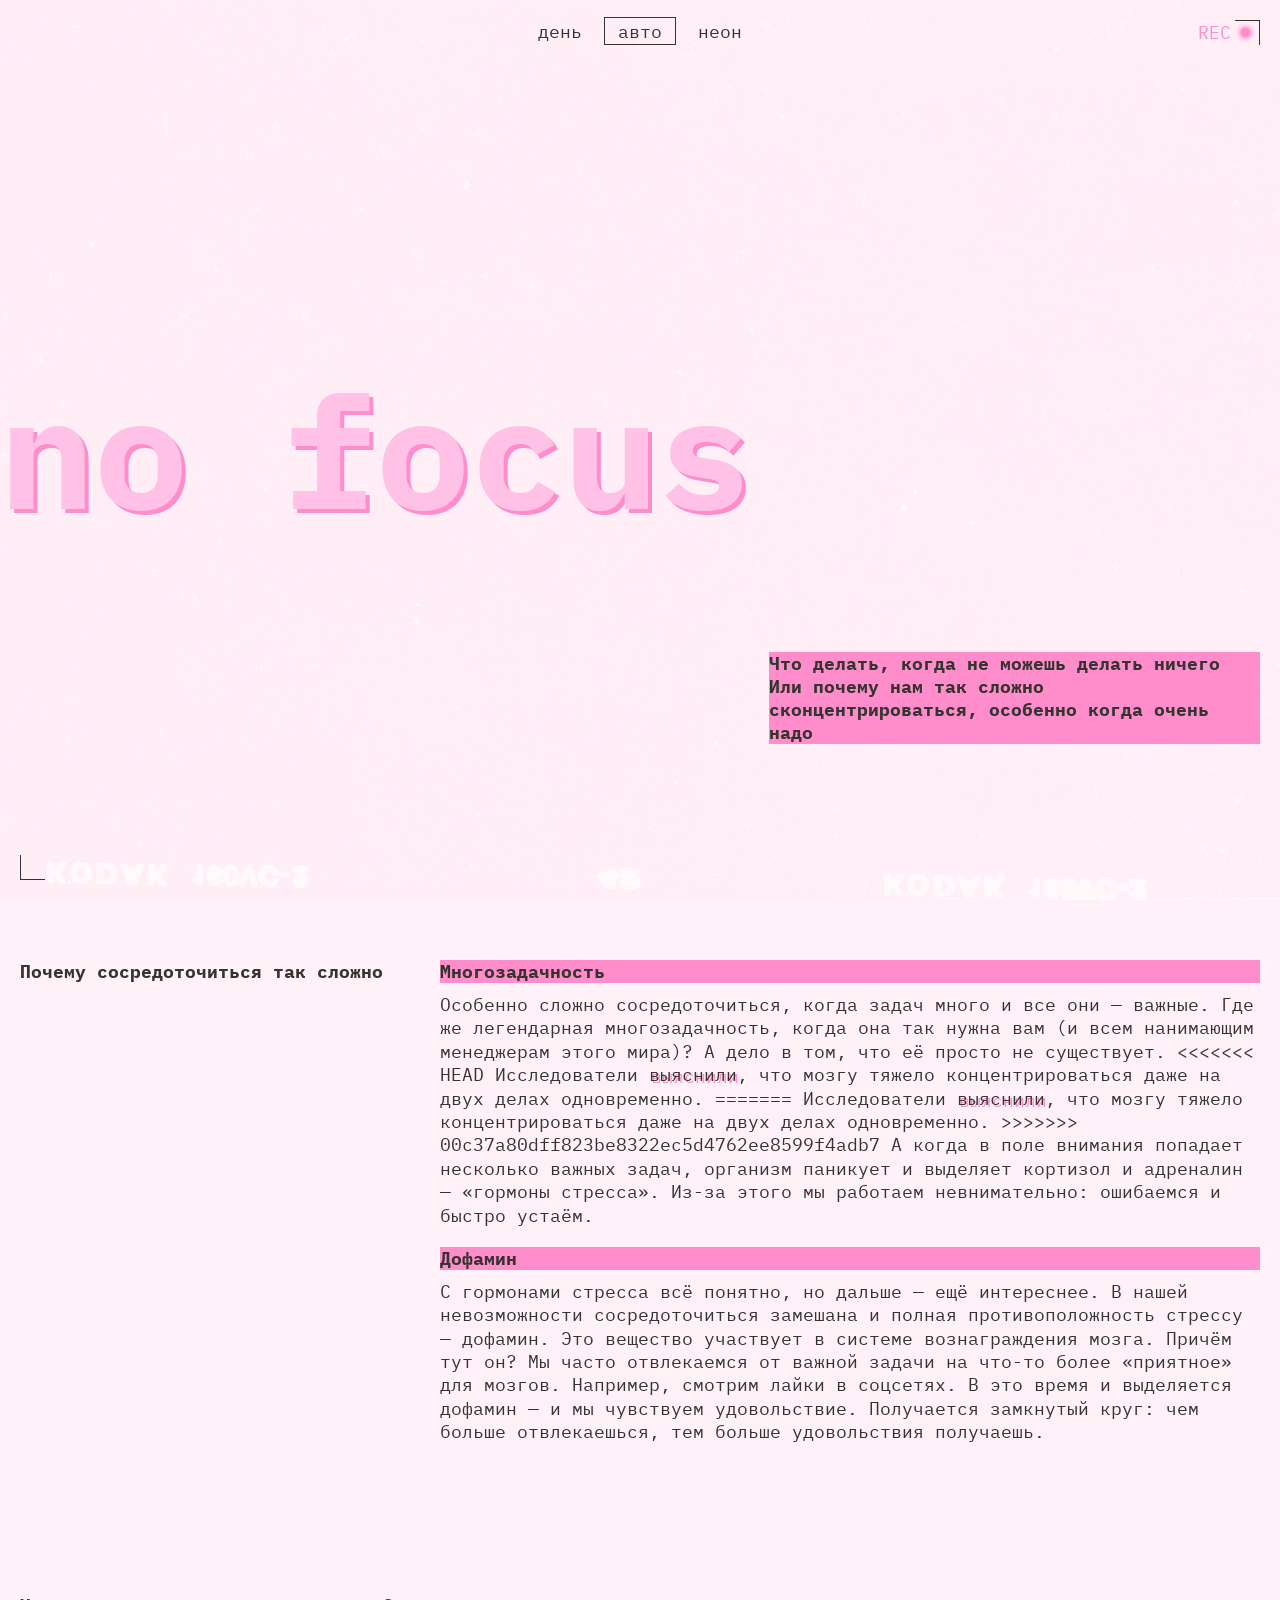
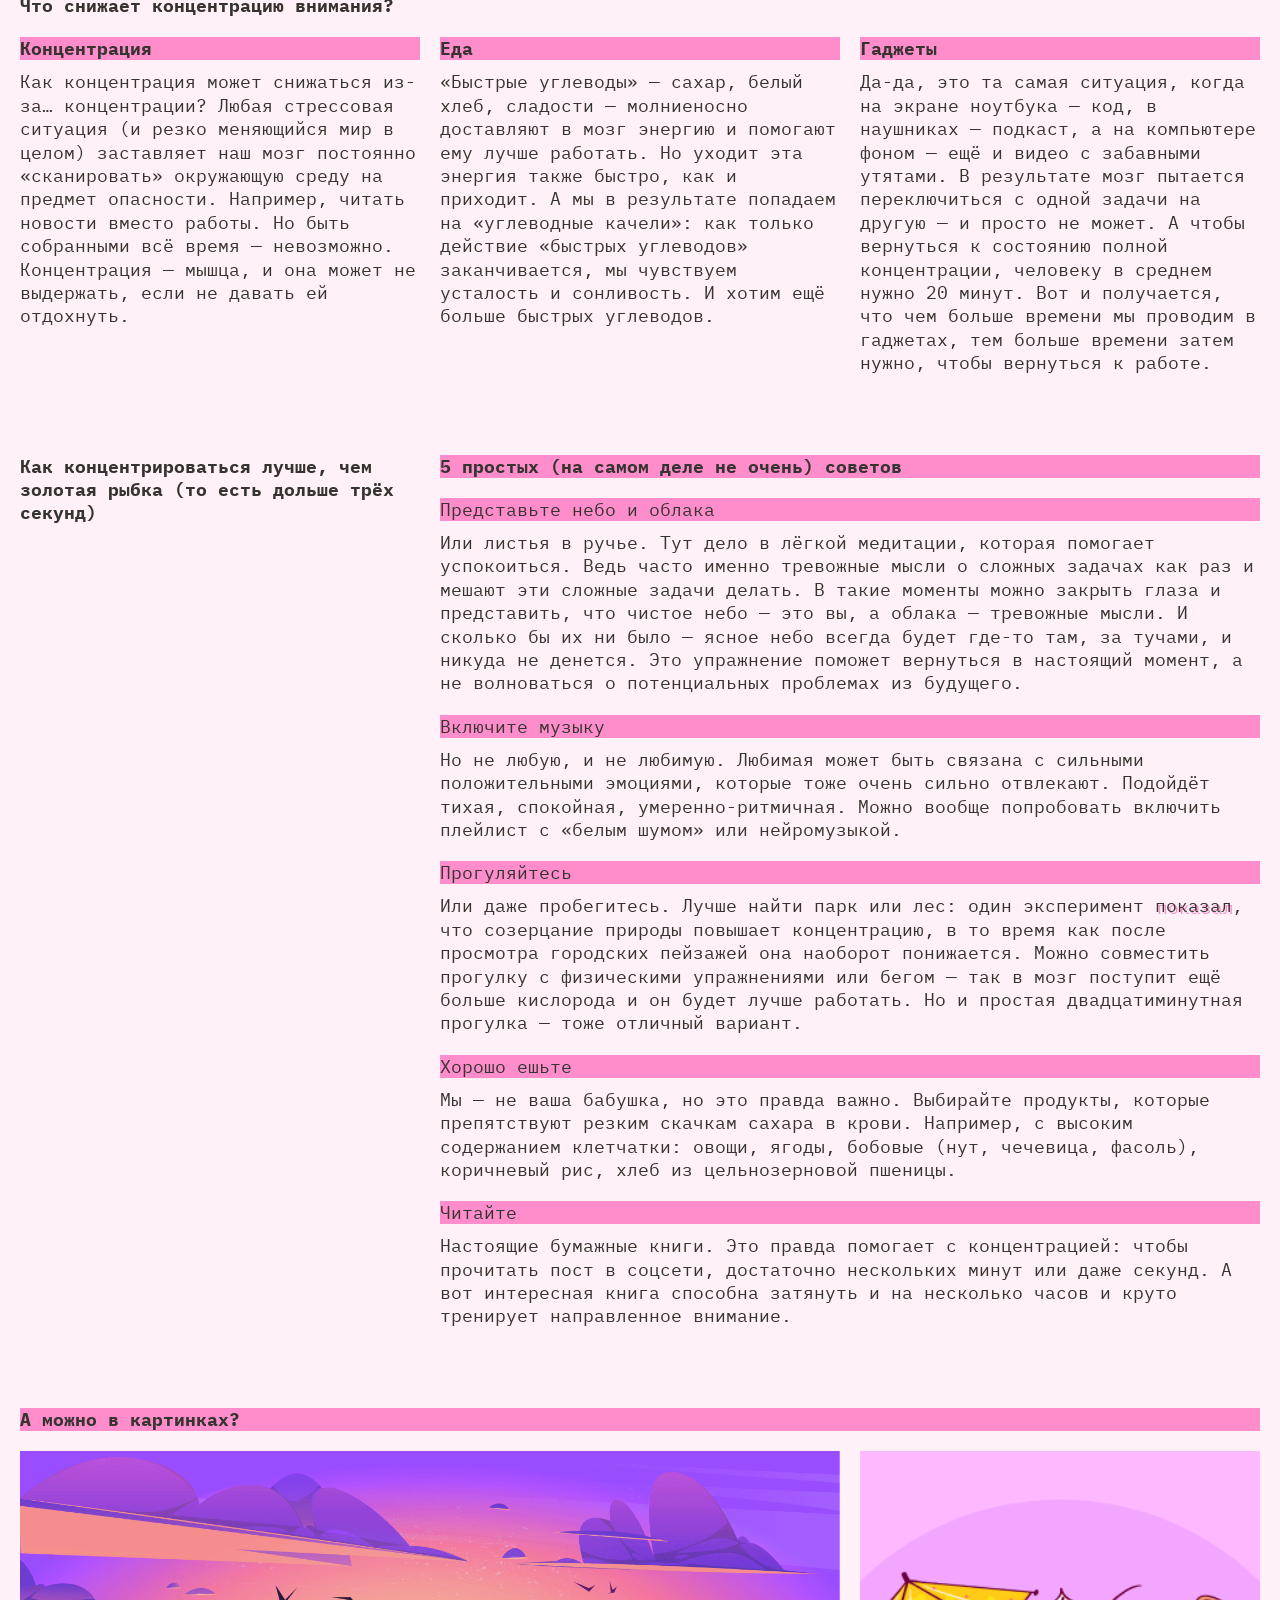
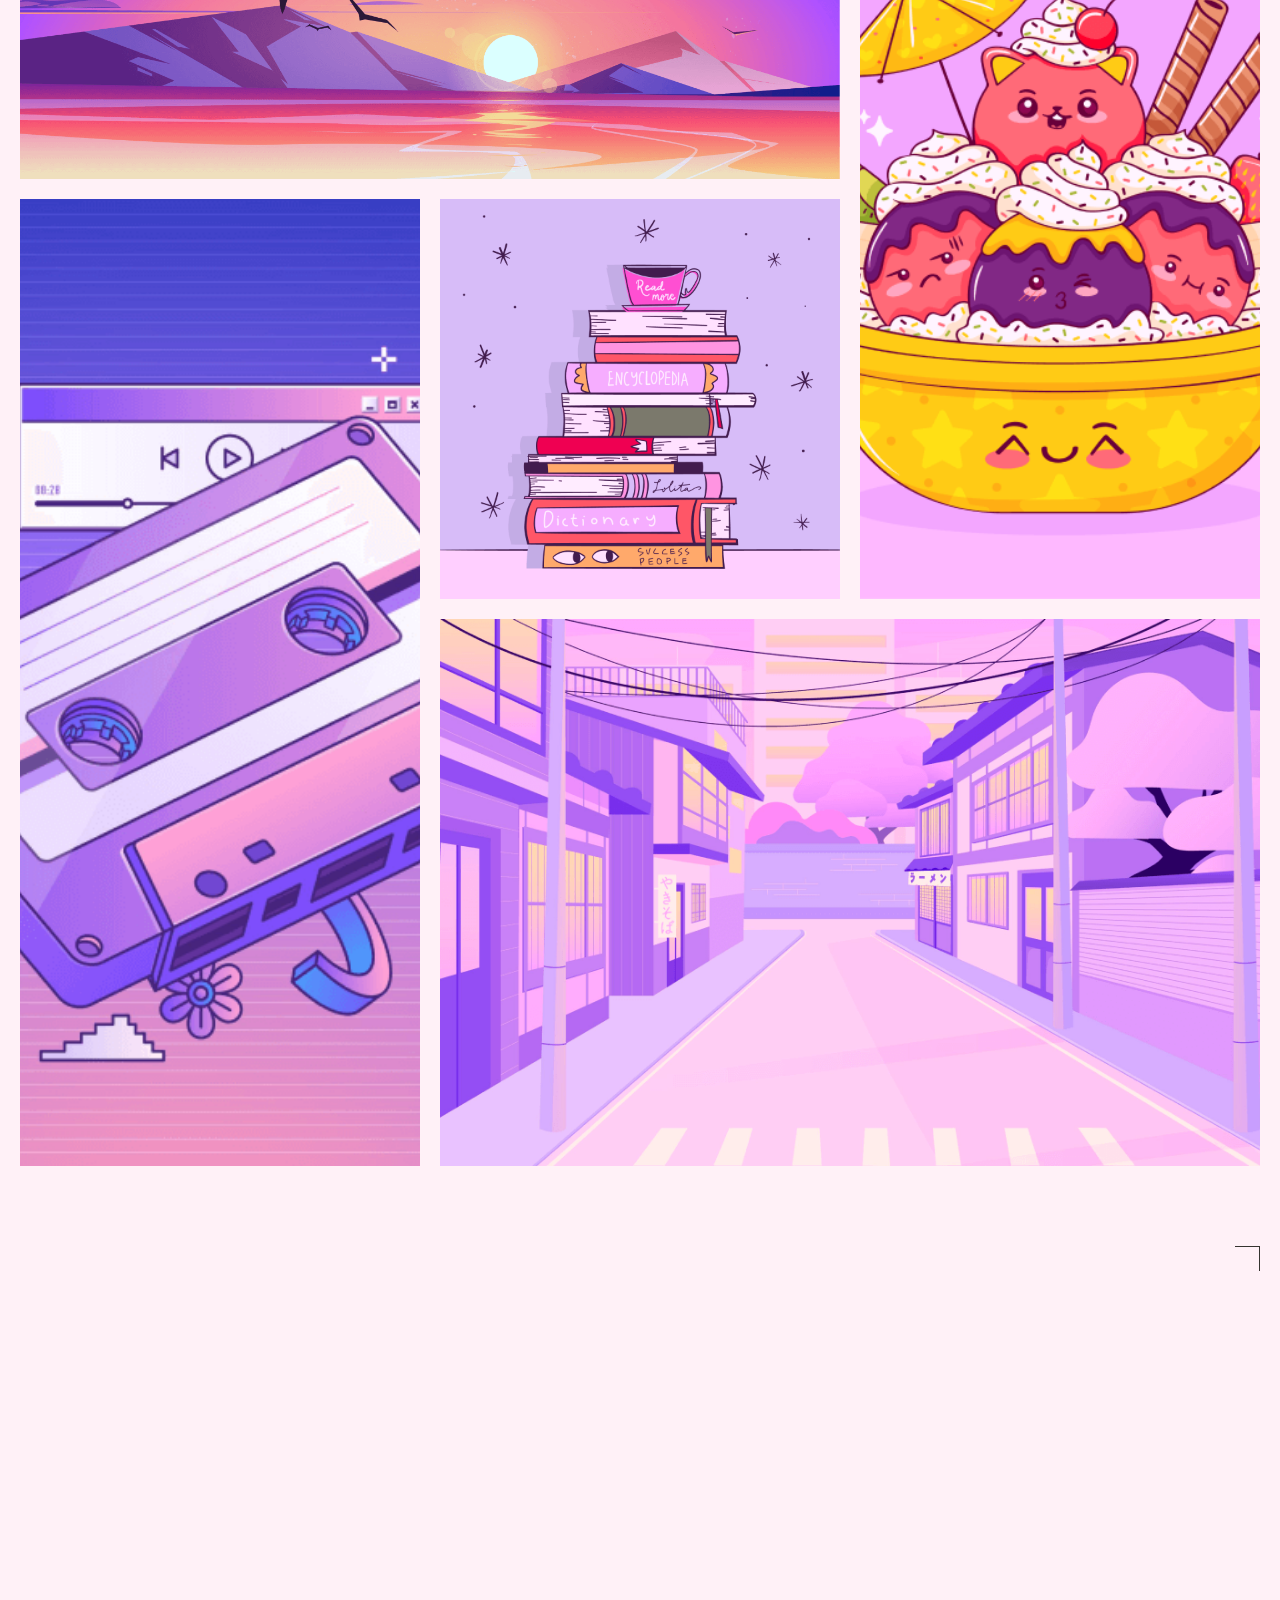
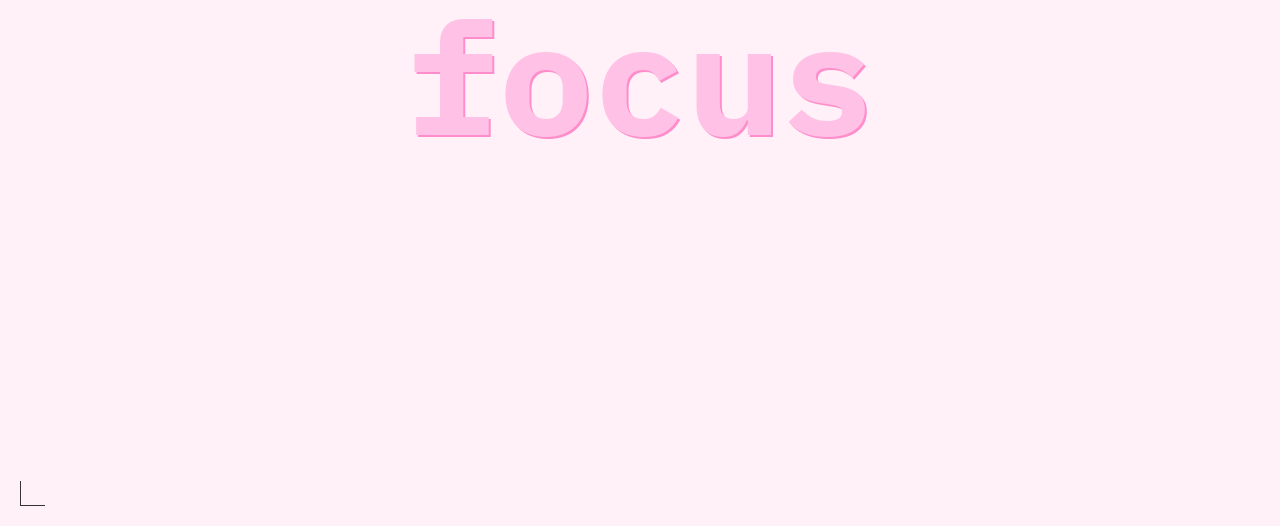
==== commit e46f958a: "Проверка автотестов" ====
--- a/index.html
+++ b/index.html
@@ -123,11 +123,7 @@
             Подойдёт тихая, спокойная, умеренно-ритмичная. 
             Можно вообще попробовать включить плейлист с «белым шумом» или нейромузыкой.</p>
             <h4 class="card-title-accent title-decor">Прогуляйтесь</h4>
-<<<<<<< HEAD
             <p class="card-text">Или даже пробегитесь. Лучше найти парк или лес: один эксперимент <a href="https://www.sciencedirect.com/science/article/abs/pii/S0272494415000328" class="card-text-links">показал</a>, что созерцание природы повышает концентрацию, в то время как после просмотра городских пейзажей она наоборот понижается. 
-=======
-            <p class="card-text">Или даже пробегитесь. Лучше найти парк или лес: один эксперимент <a href="#" class="card-text-links">показал</a>, что созерцание природы повышает концентрацию, в то время как после просмотра городских пейзажей она наоборот понижается. 
->>>>>>> 00c37a80dff823be8322ec5d4762ee8599f4adb7
               Можно совместить прогулку с физическими упражнениями или бегом — так в мозг поступит ещё больше кислорода и он будет лучше работать. 
               Но и простая двадцатиминутная прогулка — тоже отличный вариант.</p>
             <h4 class="card-title-accent title-decor">Хорошо ешьте</h4>
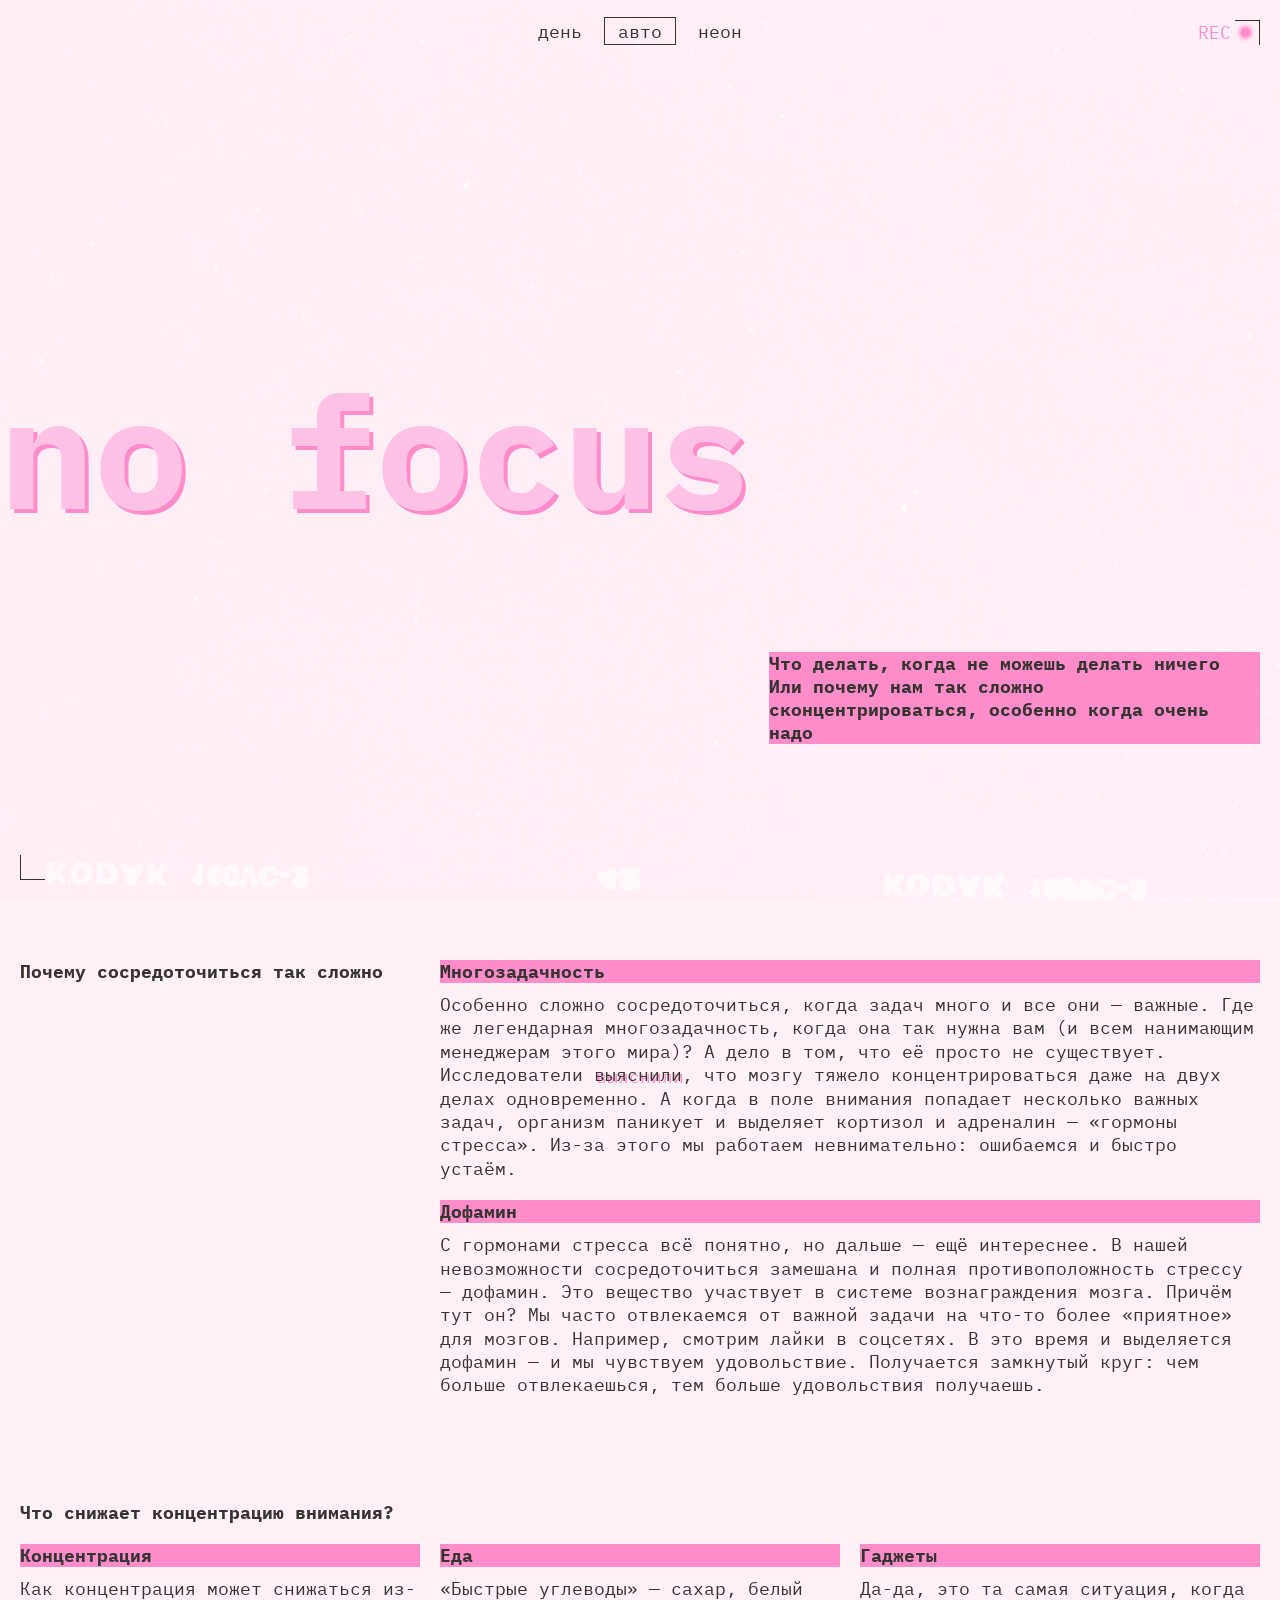
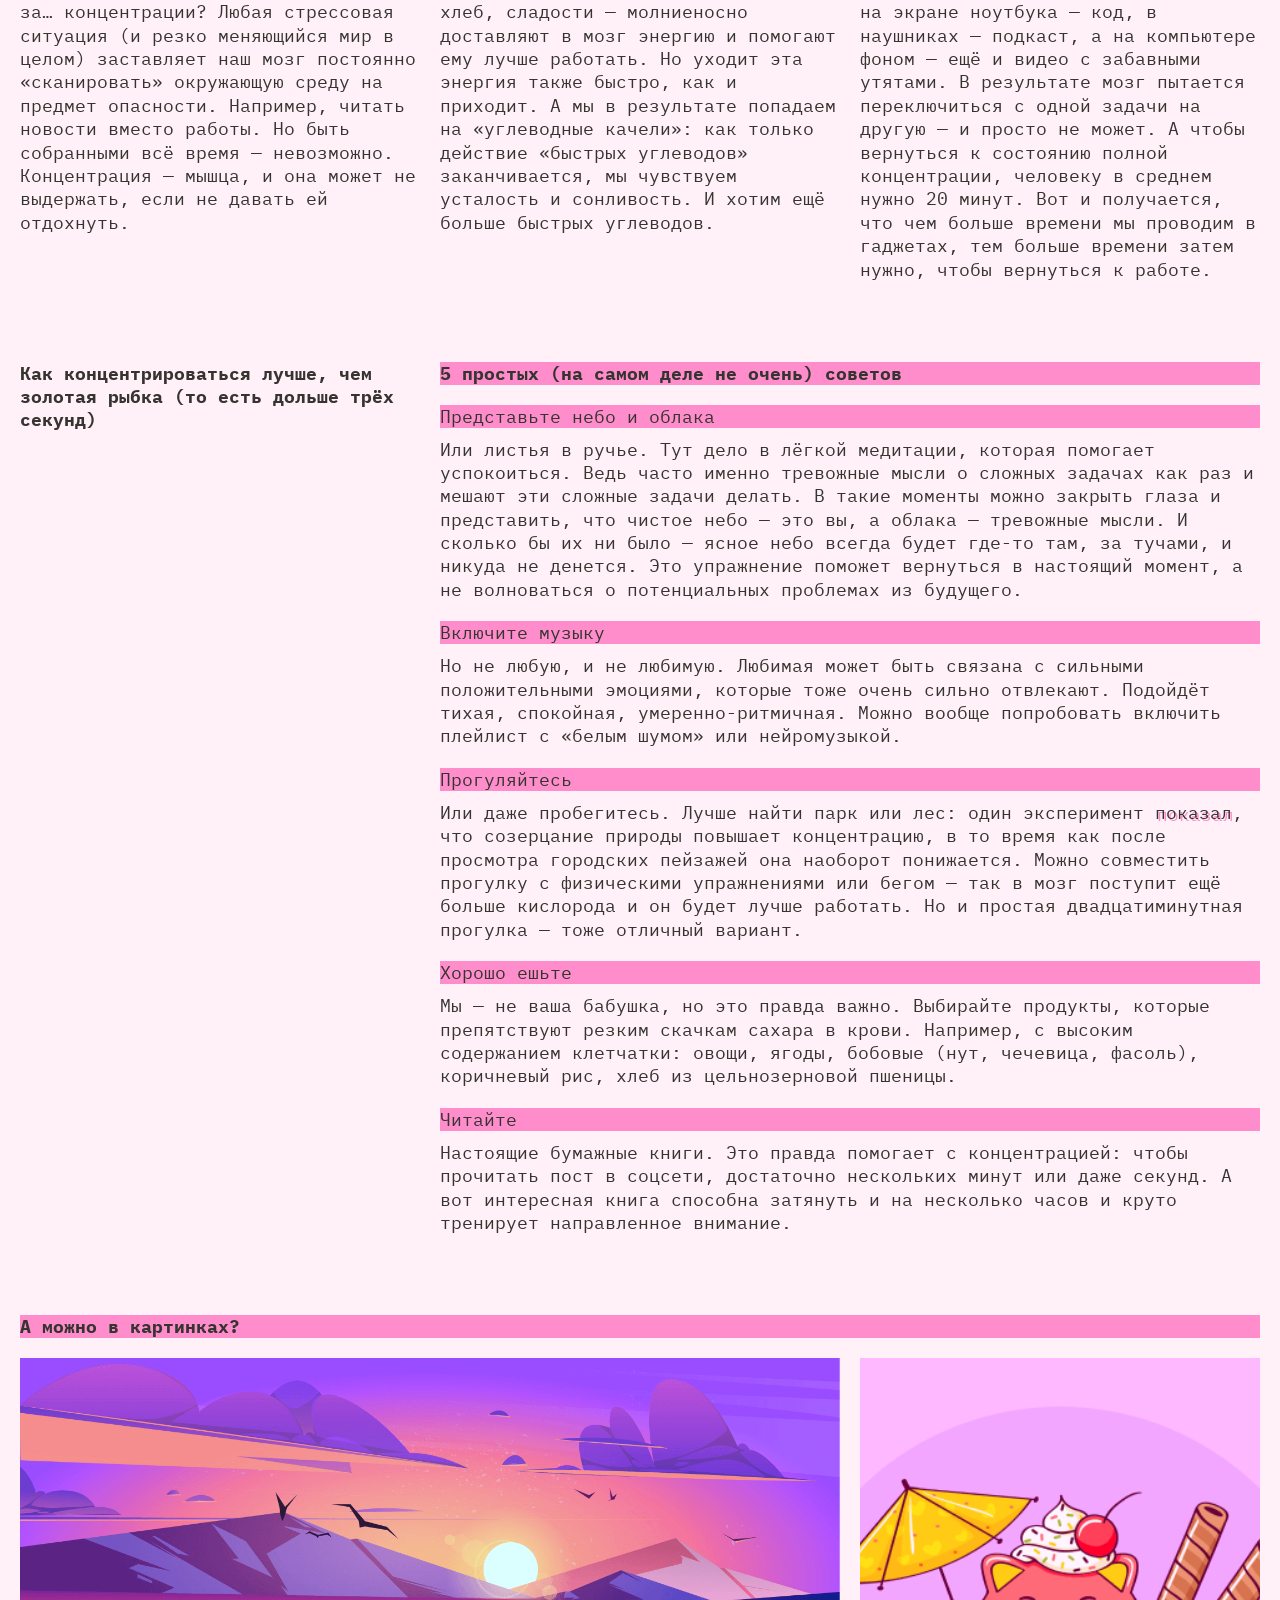
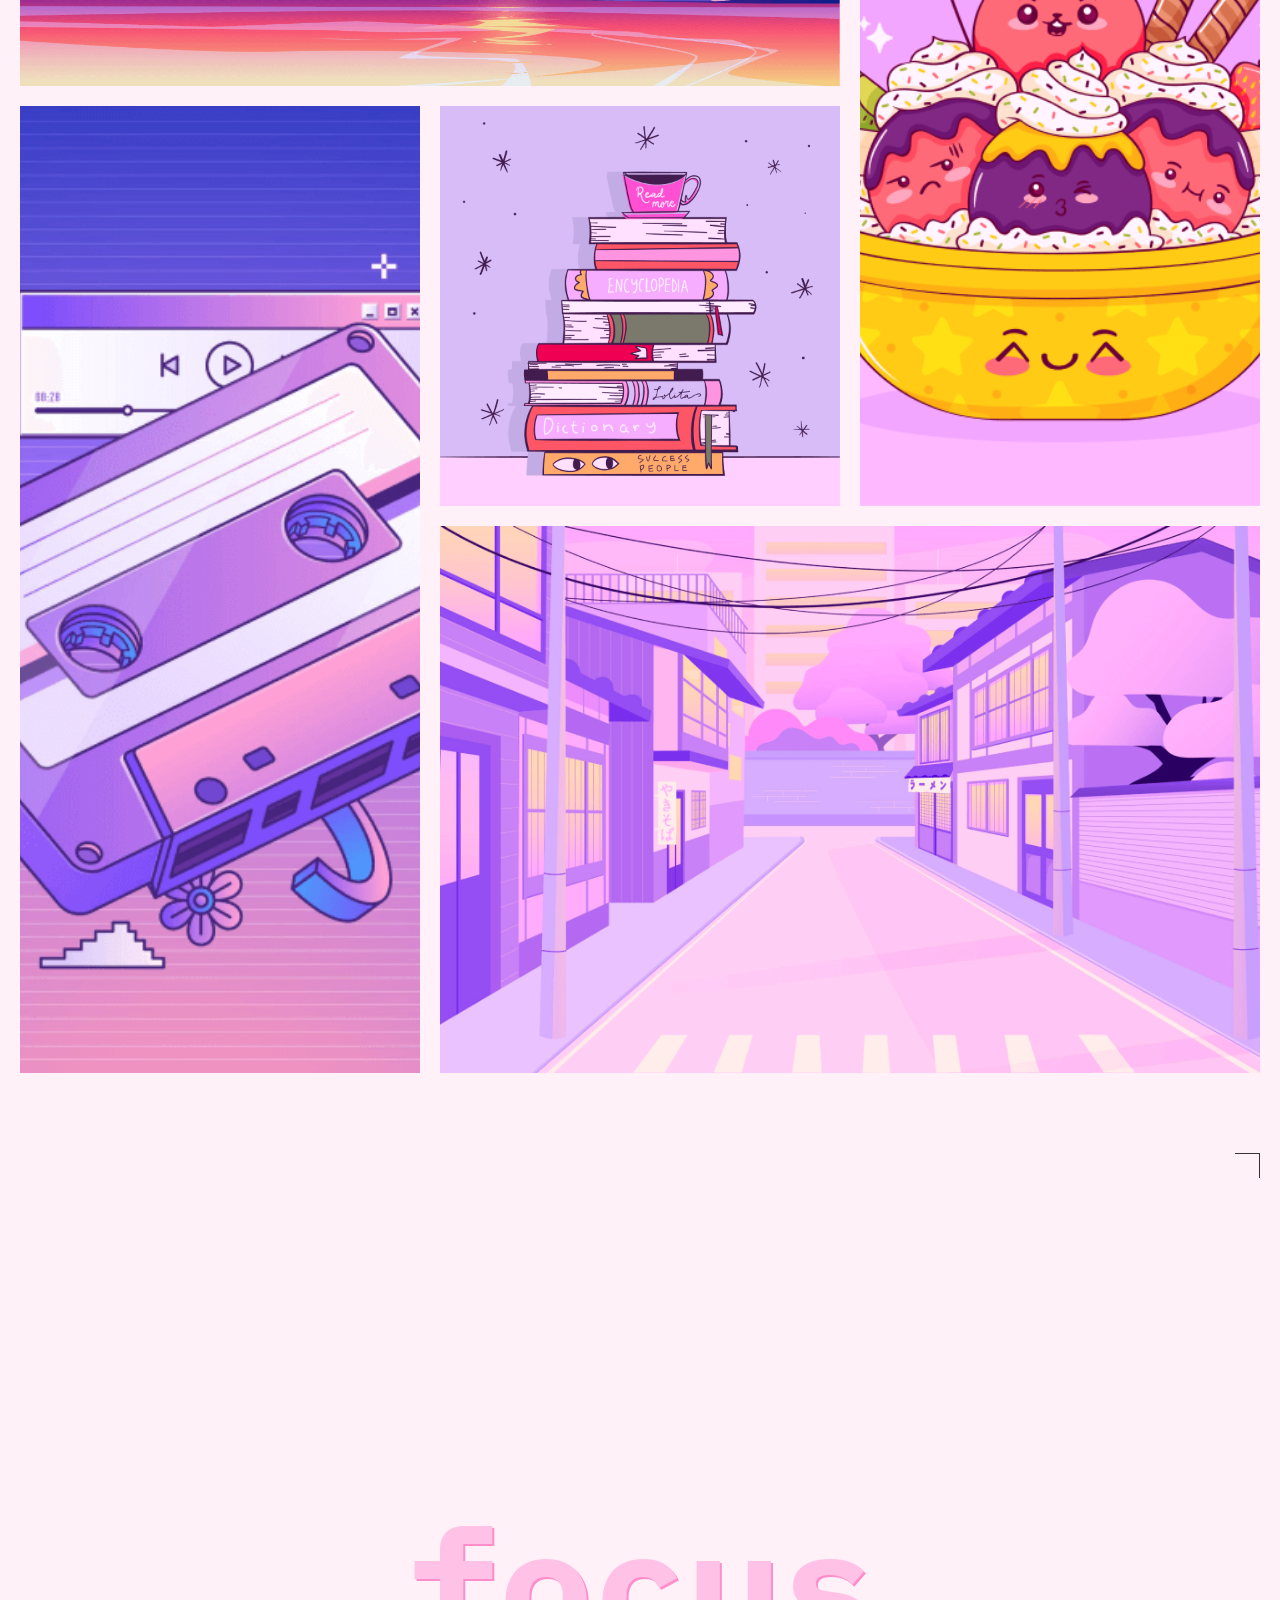
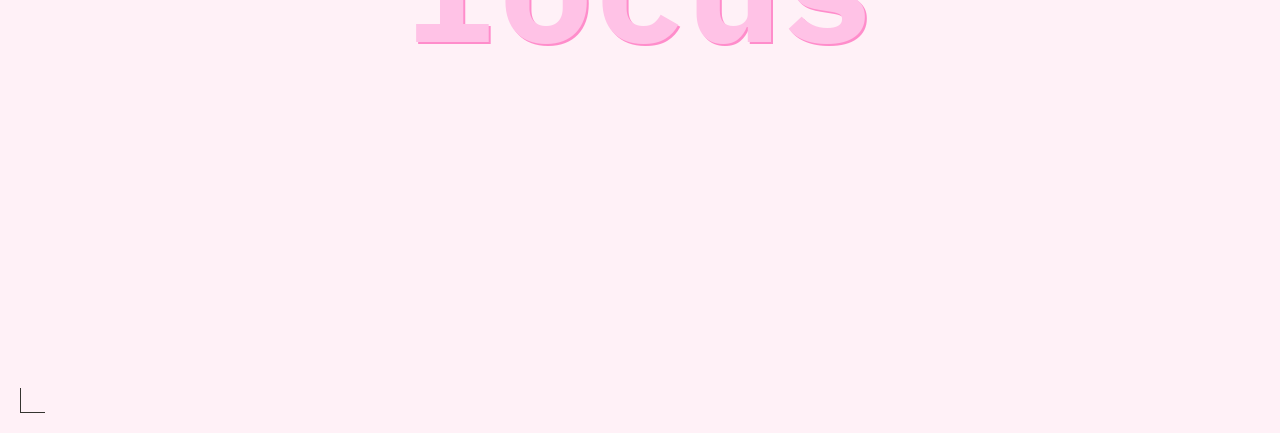
==== commit 062163dd: "Вторая проверка автотестов" ====
--- a/index.html
+++ b/index.html
@@ -61,12 +61,8 @@
           <h3 class="card-title title-decor">Многозадачность</h3>
           <P class="card-text">Особенно сложно сосредоточиться, когда задач много и все они — важные. 
             Где же легендарная многозадачность, когда она так нужна вам (и всем нанимающим менеджерам этого мира)? 
-            А дело в том, что её просто не существует. 
-<<<<<<< HEAD
+            А дело в том, что её просто не существует.
             Исследователи <a href="https://dana.org/news-and-insights/" class="card-text-links">выяснили</a>, что мозгу тяжело концентрироваться даже на двух делах одновременно. 
-=======
-            Исследователи <a href="#" class="card-text-links">выяснили</a>, что мозгу тяжело концентрироваться даже на двух делах одновременно. 
->>>>>>> 00c37a80dff823be8322ec5d4762ee8599f4adb7
             А когда в поле внимания попадает несколько важных задач, организм паникует и выделяет кортизол и адреналин — «гормоны стресса». 
             Из-за этого мы работаем невнимательно: ошибаемся и быстро устаём.</P>
         </article>
@@ -148,4 +144,4 @@
       <h3 class="footer__title">focus</h3>
     </footer>
   </body>
-</html>
+</html>
--- a/styles/style.css
+++ b/styles/style.css
@@ -12,7 +12,7 @@
   grid-template-rows: 1fr min-content 1fr;
   block-size: 100vh;
   min-block-size: 668px;
-  padding-inline: 10px; 
+  padding-inline: 10px;
 }
 
 .header__decorative-text {
@@ -105,7 +105,8 @@
 
 .header__theme-menu-button:focus-visible {
   outline: none;
-  border-block-end: 1px solid var(--design-color); }
+  border-block-end: 1px solid var(--design-color);
+}
 
 .header__title {
   place-self: center start;
--- a/styles/tablet.css
+++ b/styles/tablet.css
@@ -33,7 +33,7 @@
   .header__title {
     place-self: center start;
     grid-column: 1 / 3;
-    font-size: clamp(7.5rem, 0.5625rem + 14.4531vw, 9.8125rem); 
+    font-size: clamp(7.5rem, 0.5625rem + 14.4531vw, 9.8125rem);
   }
 
   .header__description {
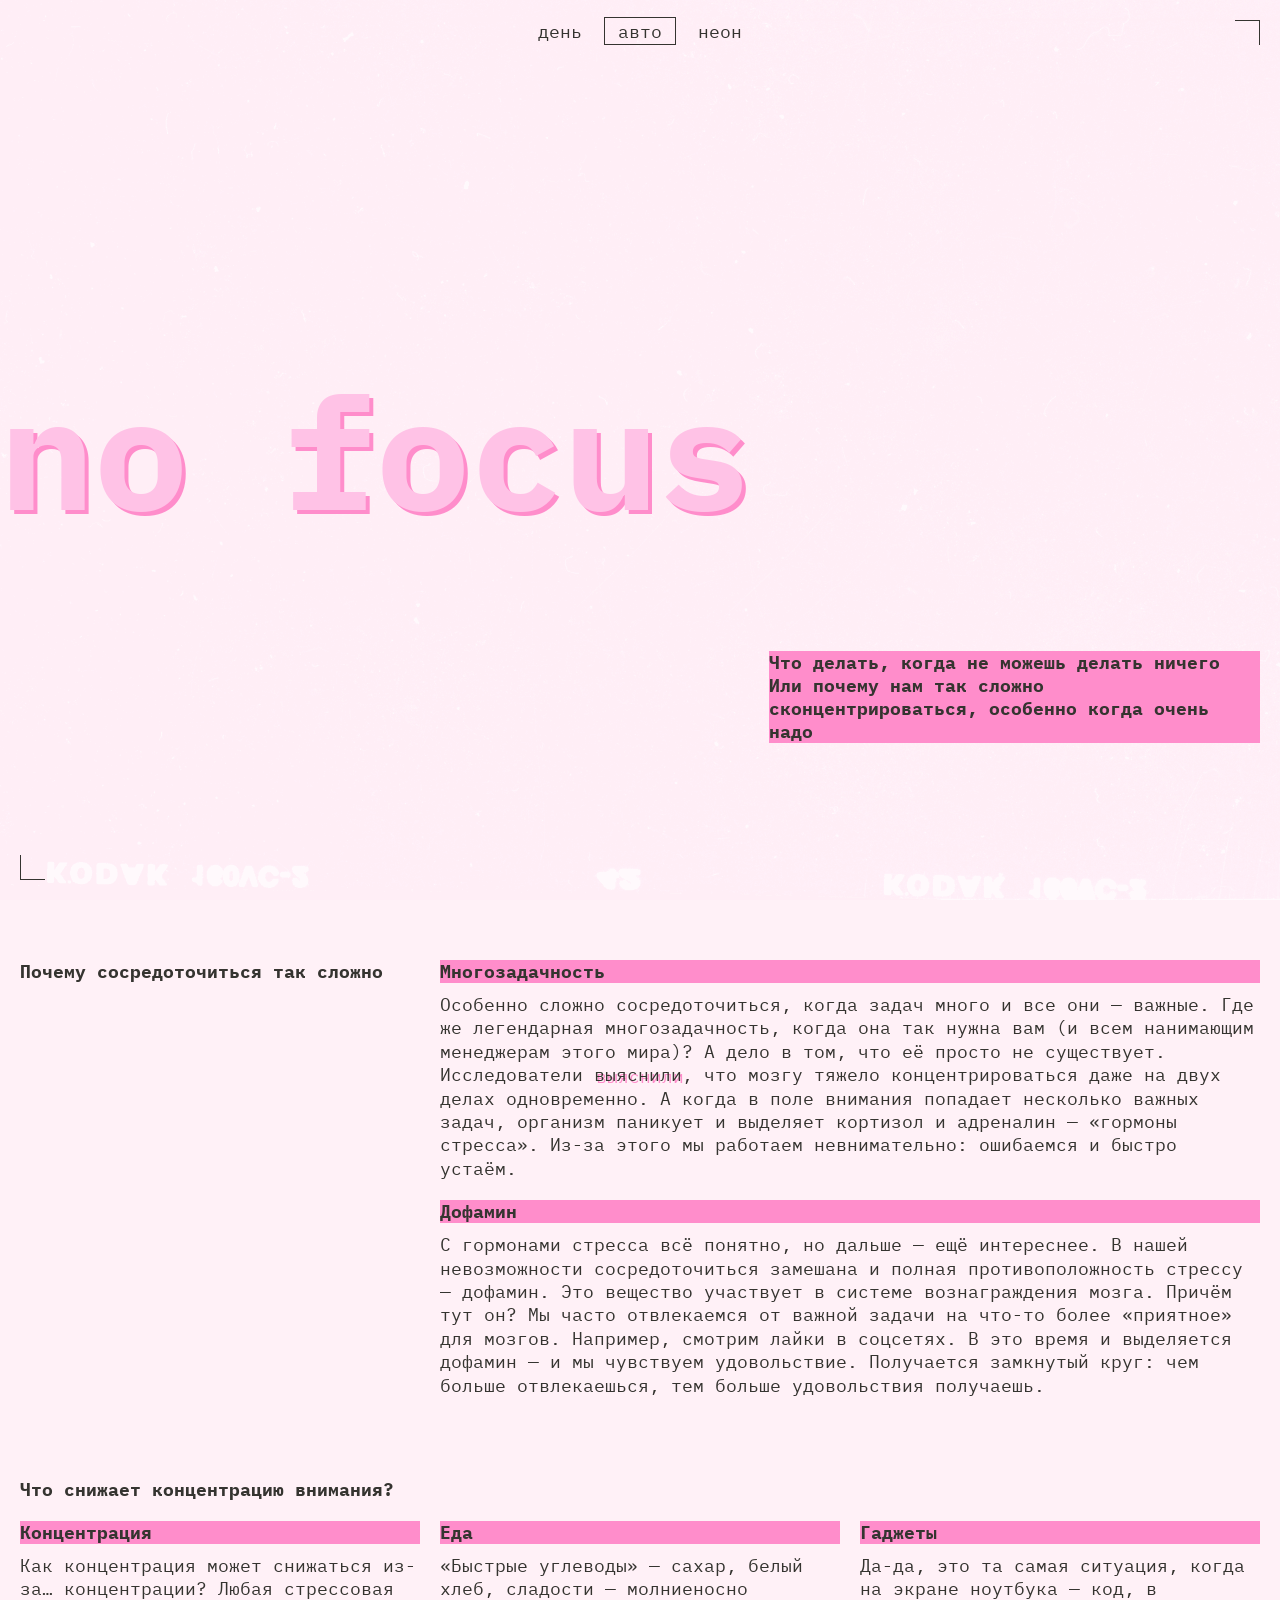
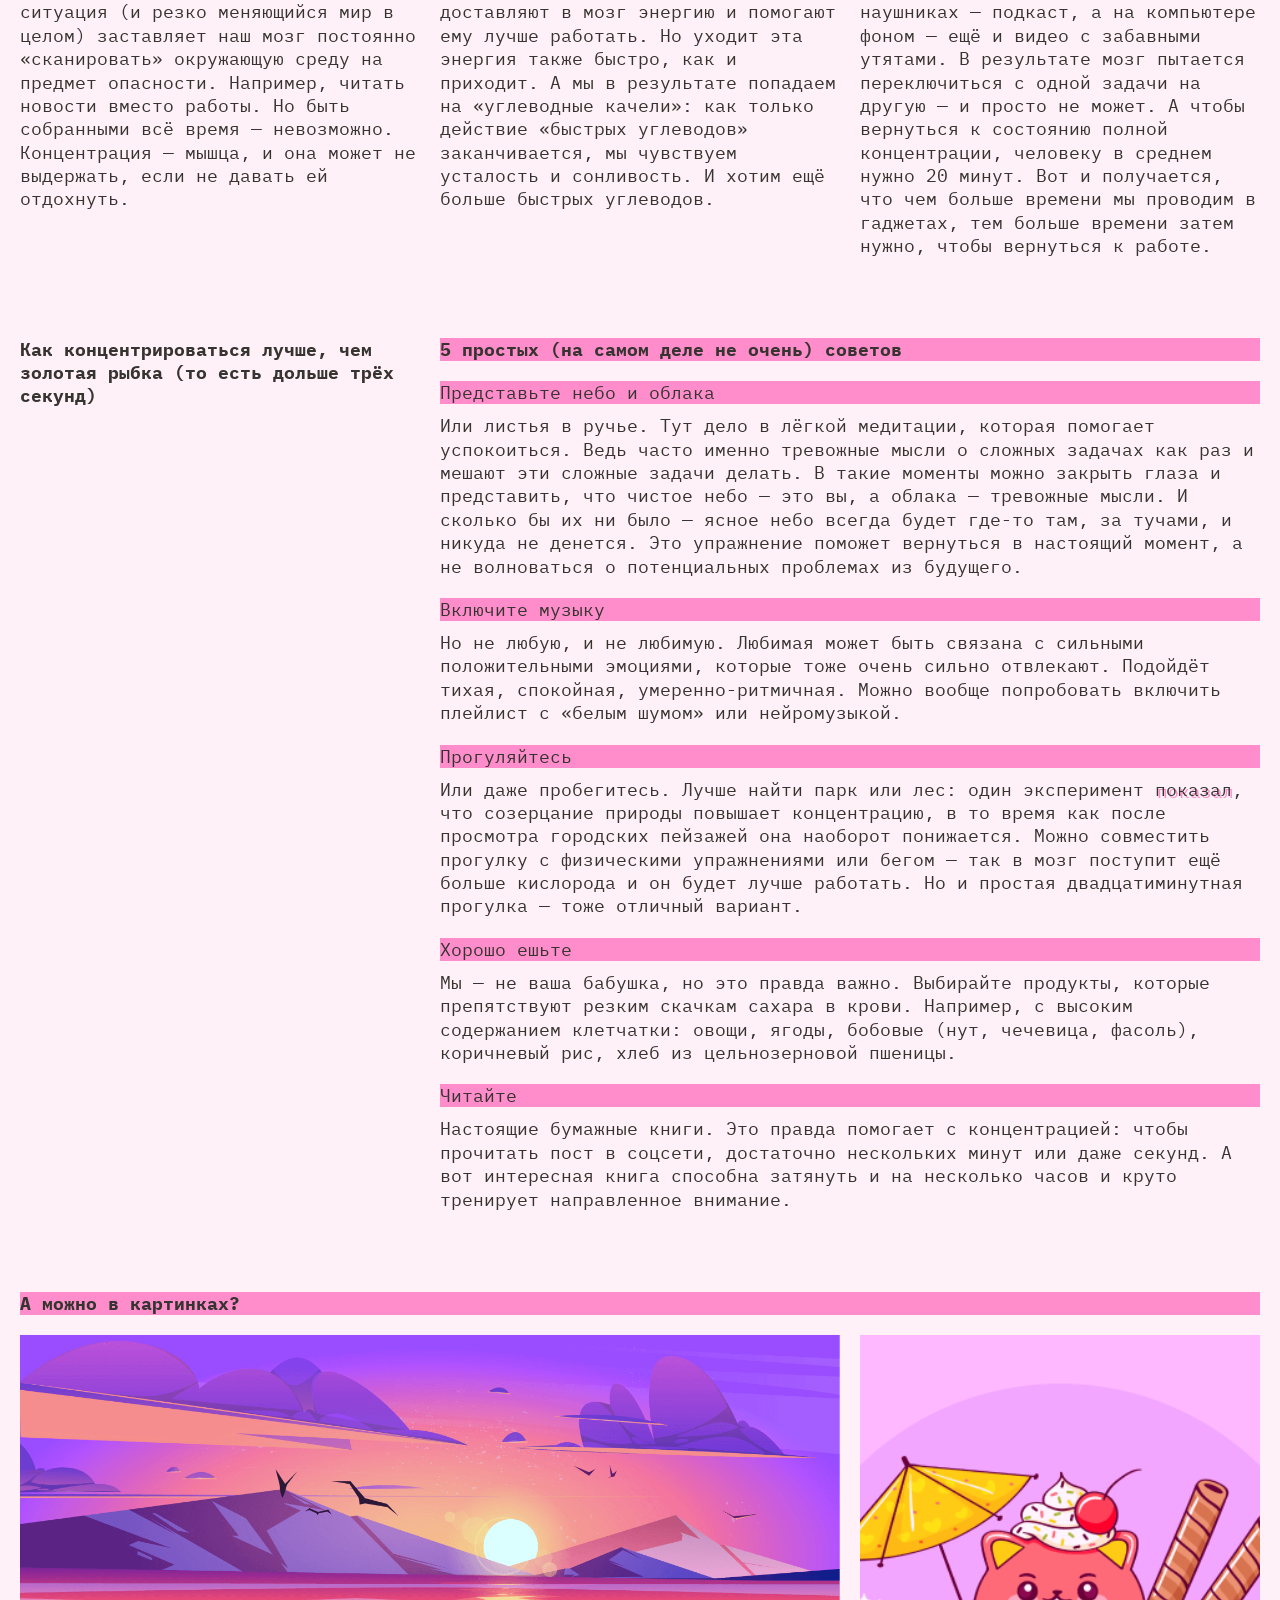
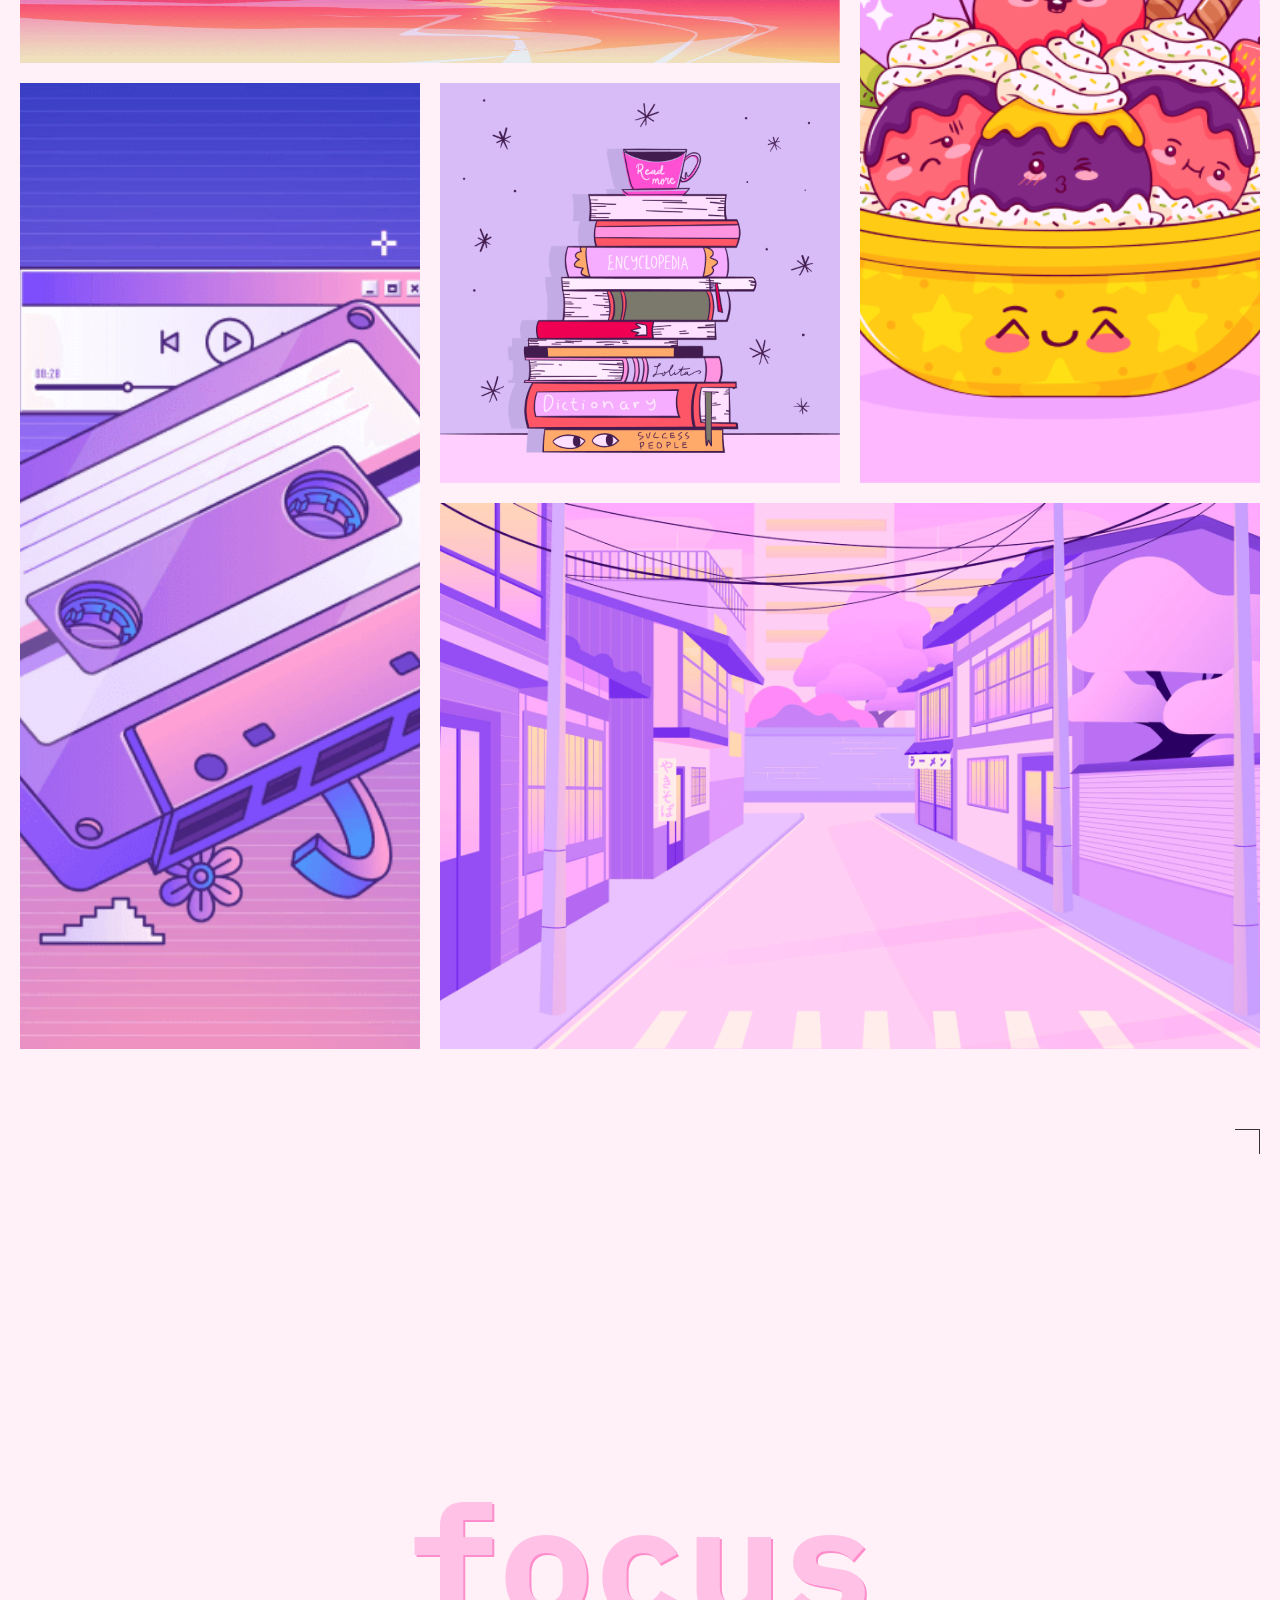
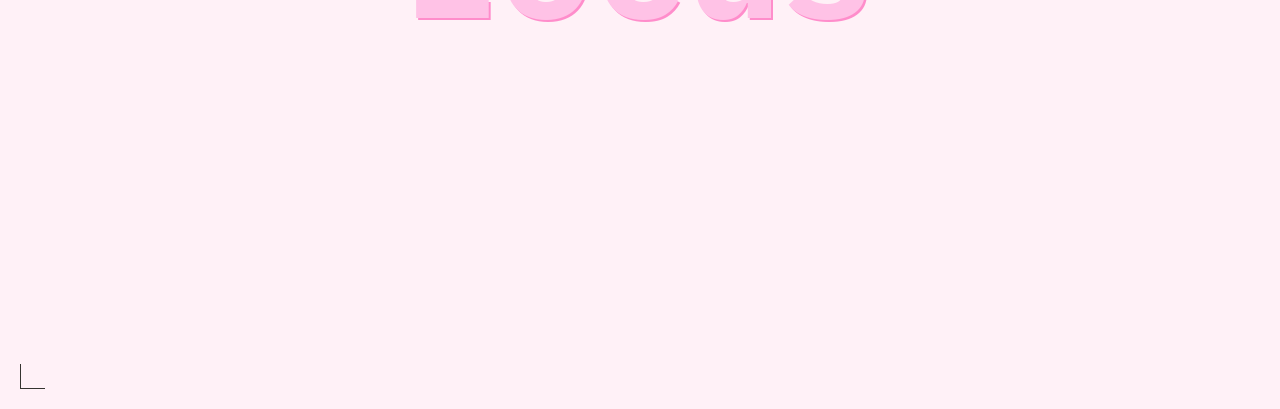
==== commit 7b90954b: "Проверка автотестов" ====
--- a/index.html
+++ b/index.html
@@ -50,8 +50,8 @@
       </nav>
       <h1 class="header__title">no focus</h1>
       <p class="header__description">
-      Что делать, когда не можешь делать ничего<br>
-         Или почему нам так сложно сконцентрироваться, особенно когда очень надо
+        Что делать, когда не можешь делать ничего<br>
+        Или почему нам так сложно сконцентрироваться, особенно когда очень надо
       </p>
     </header>
     <main class="main">
@@ -77,7 +77,7 @@
             Получается замкнутый круг: чем больше отвлекаешься, тем больше удовольствия получаешь.</P>
         </article>
       </section>
-      <section class="main__section">
+      <section class="main__section section__decline-concentration">
           <h2 class="section__title">Что снижает концентрацию внимания?</h2>
         <article class="section__card">
           <h3 class="card-title title-decor">Концентрация</h3>
@@ -101,23 +101,23 @@
             Вот и получается, что чем больше времени мы проводим в гаджетах, тем больше времени затем нужно, чтобы вернуться к работе.</P>
         </article>
       </section>
-      <section class="main__section">
+      <section class="main__section ">
         <h2 class="section__title">Как концентрироваться лучше, чем золотая рыбка (то есть дольше трёх секунд)</h2>
         <article class="section__card">
-          <h3 class="card-title title-decor">5 простых (на самом деле не очень) советов</h3>
+          <h3 class="general-title-card card-title title-decor">5 простых (на самом деле не очень) советов</h3>
             <h4 class="card-title-accent title-decor">Представьте небо и облака</h4>
             <p class="card-text">
-            Или листья в ручье. 
-            Тут дело в лёгкой медитации, которая помогает успокоиться. 
-            Ведь часто именно тревожные мысли о сложных задачах как раз и мешают эти сложные задачи делать. 
-            В такие моменты можно закрыть глаза и представить, что чистое небо — это вы, а облака — тревожные мысли. 
-            И сколько бы их ни было — ясное небо всегда будет где-то там, за тучами, и никуда не денется.
-             Это упражнение поможет вернуться в настоящий момент, а не волноваться о потенциальных проблемах из будущего.</P>
+              Или листья в ручье. 
+              Тут дело в лёгкой медитации, которая помогает успокоиться. 
+              Ведь часто именно тревожные мысли о сложных задачах как раз и мешают эти сложные задачи делать. 
+              В такие моменты можно закрыть глаза и представить, что чистое небо — это вы, а облака — тревожные мысли. 
+              И сколько бы их ни было — ясное небо всегда будет где-то там, за тучами, и никуда не денется.
+              Это упражнение поможет вернуться в настоящий момент, а не волноваться о потенциальных проблемах из будущего.</P>
             <h4 class="card-title-accent title-decor">Включите музыку</h4> 
-             <p class="card-text">
-            Но не любую, и не любимую. Любимая может быть связана с сильными положительными эмоциями, которые тоже очень сильно отвлекают. 
-            Подойдёт тихая, спокойная, умеренно-ритмичная. 
-            Можно вообще попробовать включить плейлист с «белым шумом» или нейромузыкой.</p>
+            <p class="card-text">
+              Но не любую, и не любимую. Любимая может быть связана с сильными положительными эмоциями, которые тоже очень сильно отвлекают. 
+              Подойдёт тихая, спокойная, умеренно-ритмичная. 
+              Можно вообще попробовать включить плейлист с «белым шумом» или нейромузыкой.</p>
             <h4 class="card-title-accent title-decor">Прогуляйтесь</h4>
             <p class="card-text">Или даже пробегитесь. Лучше найти парк или лес: один эксперимент <a href="https://www.sciencedirect.com/science/article/abs/pii/S0272494415000328" class="card-text-links">показал</a>, что созерцание природы повышает концентрацию, в то время как после просмотра городских пейзажей она наоборот понижается. 
               Можно совместить прогулку с физическими упражнениями или бегом — так в мозг поступит ещё больше кислорода и он будет лучше работать. 
@@ -131,13 +131,13 @@
               А вот интересная книга способна затянуть и на несколько часов и круто тренирует направленное внимание.</p>
         </article>
         </section>
-        <section class="main__section">
-          <h3 class="card-title title-decor">А можно в картинках?</h3>
-          <img src="./images/sunset.png" alt="Небо и облока" class="card-image"/>
-          <img src="./images/ice-cream.png" alt="Мороженое в тарелке" class="card-image"/>
-          <img src="./images/tape.png" alt="Касета от магнитофона" class="card-image"/>
-          <img src="./images/books.png" alt="Стопка книг" class="card-image"/>
-          <img src="./images/street.png" alt="Улица" class="card-image"/>
+        <section class="main__section section__gallery">
+          <h3 class="section__title card-title title-decor">А можно в картинках?</h3>
+          <img src="./images/sunset.png" alt="Небо и облока" class="card-image image-sky"/>
+          <img src="./images/ice-cream.png" alt="Мороженое в тарелке" class="card-image image-ice-cream"/>
+          <img src="./images/tape.png" alt="Касета от магнитофона" class="card-image image-cassette"/>
+          <img src="./images/books.png" alt="Стопка книг" class="card-image image-books"/>
+          <img src="./images/street.png" alt="Улица" class="card-image image-street"/>
       </section>
     </main>
     <footer class="footer decorated-zone">
--- a/styles/variables.css
+++ b/styles/variables.css
@@ -9,7 +9,27 @@
   --basic-color: #000028;
   --basic-bg-color: #000028;
   --shadow-color: #DB00FF;
-  --small-indentation: 10px;
   --design-color: var(--accent-color);
   --button-hover-color: #FF007066;
-}+  --visibil-text-decor: flex;
+  --header-padding-block: 5px 0;
+  --description-margin-block: -12px 0;
+  --footer-margin-block: 0 0;
+  --gap-block: 40.5px;
+  --header-min-size-block: 668px;
+  --header-padding-inline: 10px 10px;
+  --right-position-text-decor: 19.5px;
+  --top-posotion-text-decor: 11px;
+  --padding-block-decr-text: initial;
+  --right-position-element-decor: 10.5px;
+  --left-position-element-decor: 10px;
+  --top-position-element-decor: 10.5px;
+  --bottom-position-element-decor: 10.5px;
+  --place-self-theme-menu: center end;
+  --header-template-columns: auto;
+  --grid-column-theme-menu: 1;
+  --font-size-header-title: clamp(7.25rem, 7.0115rem + 1.0178vw, 7.5rem);
+  --inline-size-description: 355px;
+  --main-gap-block: 51px;
+  --main-section-padding-block: initial initial;
+}
--- a/styles/style.css
+++ b/styles/style.css
@@ -1,4 +1,7 @@
 .page {
+  display: flex;
+  flex-direction: column;
+  gap: var(--gap-block);
   font-family: "IBM Plex Mono", sans-serif;
   background-image: var(--page-bg-color-images);
   background-size: cover;
@@ -10,16 +13,19 @@
 .header {
   display: grid;
   grid-template-rows: 1fr min-content 1fr;
+  grid-template-columns: var(--header-template-columns);
   block-size: 100vh;
-  min-block-size: 668px;
-  padding-inline: 10px;
+  min-block-size: var(--header-min-size-block); 
+  padding-inline: var(--header-padding-inline);
+  padding-block: var(--header-padding-block);
 }
 
 .header__decorative-text {
   position: absolute;
-  right: 18px;
-  top: 7px;
-  display: flex;
+  right: var(--right-position-text-decor);
+  top: var(--top-posotion-text-decor);
+  display: var(--visibil-text-decor);
+  padding-block: var(--padding-block-decr-text);
   text-align: center;
   font-weight: 400;
   font-size: 18px;
@@ -38,12 +44,6 @@
   box-shadow: 0px 0px 4px 2px var(--accent-color);
 }
 
-.theme-light {
-  & .header__decorative-text {
-    display: none;
-  }
-}
-
 .decorated-zone {
   position: relative;
 }
@@ -51,8 +51,8 @@
 .decorated-zone::before {
   content: "";
   position: absolute;
-  top: 6px;
-  right: 10px;
+  top: var(--top-position-element-decor);
+  right: var(--right-position-element-decor); 
   width: 25px;
   height: 25px;
   border-width: 1px 1px 0px 0px;
@@ -63,8 +63,8 @@
 .decorated-zone::after {
   content: "";
   position: absolute;
-  bottom: 13px;
-  left: 10px;
+  bottom: var(--bottom-position-element-decor);
+  left: var(--left-position-element-decor);
   width: 25px;
   height: 25px;
   border-width: 0px 0px 1px 1px;
@@ -73,7 +73,8 @@
 }
 
 .header__theme-menu {
-  place-self: center end;
+  place-self: var(--place-self-theme-menu); 
+  grid-column: var(--grid-column-theme-menu);
 }
 
 .header__theme-menu-list {
@@ -112,14 +113,15 @@
   place-self: center start;
   font-weight: 700;
   line-height: 83%;
-  font-size: clamp(7.25rem, 7.0115rem + 1.0178vw, 7.5rem);
+  font-size: var(--font-size-header-title); 
   color: var(--shadow-color);
   text-shadow: 4px 4px 0 var(--accent-color);
 }
 
 .header__description {
   place-self: center end;
-  margin-block-start: -19px;inline-size: 355px;
+  margin-block: var(--description-margin-block);
+  inline-size: var(--inline-size-description);
   font-weight: 700;
   font-size: 18px;
   color: var(--basic-color);
@@ -128,15 +130,15 @@
 
 .main {
   display: grid;
-  gap: 51px;
+  gap: var(--main-gap-block);
   padding-inline: 10px;
-  padding-block: 36px;
 }
 
 .main__section {
   display: grid;
   grid-template-columns: 1fr;
   gap: 20px;
+  padding-block: var(--main-section-padding-block);
 }
 
 .section__title {
@@ -150,17 +152,19 @@
   display: flex;
   flex-direction: column;
   gap: 10px;
+  font-size: 18px;
 }
 
 .card-title {
-  font-weight: 700;
   font-size: 18px;
 }
 
 .card-title-accent {
+  font-weight: 400;
+}
+
+.general-title-card ~ .card-title-accent {
   margin-block-start: 10px;
-  font-weight: 400;
-  font-size: 18px;
 }
 
 .title-decor {
@@ -169,14 +173,11 @@
 }
 
 .card-text {
-  font-weight: 400;
-  font-size: 18px;
   line-height: 23.4px;
   color: var(--color-without-accent);
 }
 
 .card-text-links {
-  font-weight: 400;
   color: var(--color-without-accent);
   text-decoration: none;
   text-shadow: 2px 2px 0 var(--accent-color);
@@ -190,7 +191,7 @@
   outline: 1px solid var(--color-without-accent);
 }
 
-.main__section:last-child {
+.section__gallery {
   gap: 10px;
 }
 
@@ -205,15 +206,14 @@
   grid-template-rows: 1fr;
   grid-template-columns: 1fr;
   block-size: 100vh;
-  min-block-size: 668px;
-  padding-block-end: 10px;
-  margin-block-start: 10px;
+  min-block-size: var(--header-min-size-block);
+  margin-block: var(--footer-margin-block);
 }
 
 .footer__title {
   place-self: center;
   font-weight: 700;
-  font-size: clamp(7.25rem, 7.0115rem + 1.0178vw, 7.5rem);
+  font-size: var(--font-size-header-title);
   color: var(--shadow-color);
   text-shadow: 2px 2px 0 var(--accent-color);
 }
--- a/styles/dark.css
+++ b/styles/dark.css
@@ -10,4 +10,24 @@
     чем стили в медиазапросе предпочтений пользователя
   */
   --page-bg-color-images: url(../images/cover-image-dark.png);
+  --accent-color: #FF0070;
+  --color-without-accent: #F1B2CE;
+  --basic-color: #000028;
+  --basic-bg-color: #000028;
+  --shadow-color: #DB00FF;
+  --design-color: var(--accent-color);
+  --button-hover-color: #FF007066;
+
+}
+@media (prefers-color-scheme: no-preference) {
+  :root {
+    --page-bg-color-images: url(../images/cover-image-dark.png);
+    --accent-color: #FF0070;
+    --color-without-accent: #F1B2CE;
+    --basic-color: #000028;
+    --basic-bg-color: #000028;
+    --shadow-color: #DB00FF;
+    --design-color: var(--accent-color);
+    --button-hover-color: #FF007066;
+  }
 }
--- a/styles/light.css
+++ b/styles/light.css
@@ -15,21 +15,38 @@
   --color-without-accent: var(--basic-color);
   --basic-bg-color: #FFF1F7;
   --shadow-color: #FFC2E6;
-  --small-indentation: 10px;
   --design-color: var(--basic-color);
   --button-hover-color: #32312D66;
+  --visibil-text-decor: none;
+  --header-padding-block: 0 10px;
+  --top-position-element-decor: 2px;
+  --bottom-position-element-decor: 17.5px;
+  --gap-block: 32px;
+  --footer-margin-block: 8px 0;
+  .footer {
+    --top-position-element-decor: 9.5px;
+    --bottom-position-element-decor: 11px;
+  }
 }
 @media (prefers-color-scheme: light) {
   :root {
     --page-bg-color-images: url(../images/cover-image-light.png);
-   --accent-color: #FF8DCB;
+    --accent-color: #FF8DCB;
     --basic-color: #353430;
     --color-without-accent: var(--basic-color);
     --basic-bg-color: #FFF1F7;
     --shadow-color: #FFC2E6;
-    --small-indentation: 10px;
-   --design-color: var(--basic-color);
-   --button-hover-color: #32312D66;
+    --design-color: var(--basic-color);
+    --button-hover-color: #32312D66;
+    --visibil-text-decor: none;
+    --header-padding-block: 0 10px;
+    --top-position-element-decor: 2px;
+    --bottom-position-element-decor: 17.5px;
+    --gap-block: 32px;
+    --footer-margin-block: 8px 0;
+    .footer {
+      --top-position-element-decor: 9.5px;
+      --bottom-position-element-decor: 11px;
+    }
   }
-
 } 
--- a/styles/tablet.css
+++ b/styles/tablet.css
@@ -1,168 +1,139 @@
 @media (width >= 768px) {
-  .page {
-    display: flex;
-    flex-direction: column;
-    gap: 36px;
+  :root {
+  --header-padding-block: 0 33px;
+  --description-margin-block: 0;
+  --gap-block: 36px;
+  --footer-margin-block: 38px 0;
+  --header-min-size-block: 1024px;
+  --header-padding-inline: 0 20px;
+  --right-position-text-decor: 30px;
+  --top-posotion-text-decor: 7px;
+  --right-position-decor-element: 20px;
+  --top-position-element-decor: 6px;
+  --bottom-position-element-decor: 34px;
+  --left-position-element-decor: 20px;
+  --right-position-element-decor: 20px;
+  --header-template-columns: 1fr 1fr;
+  --grid-column-theme-menu: 2;
+  --font-size-header-title: clamp(7.5rem, 0.5625rem + 14.4531vw, 9.8125rem);
+  --inline-size-description: 364px;
+  --main-gap-block: 70px;
+  --main-section-padding-block: 10px 0;
   }
 
-  .header {
-    grid-template-columns: 1fr 1fr;
-    min-block-size: 1024px;
-    padding-inline-end: 20px;
-    padding-inline-start: 0;
-    padding-block-end: 20px;
+  :root.theme-light {
+    --top-position-element-decor: 10px;
+    --bottom-position-element-decor: 29.5px;
+    --header-padding-block: 3.5px 21px;
+    --description-margin-block: -10.5px 0;
+    --gap-block: 40.3px;
+    --footer-margin-block: 32px 0;
+    .footer {
+      --top-position-element-decor: 7.5px;
+      --bottom-position-element-decor: 33px;
+    }
   }
 
-  .header__decorative-text {
-    right: 30px;
-  }
-
-  .decorated-zone::before {
-    right: 20px;
-  }
-
-  .decorated-zone::after {
-    bottom: 33px;
-    left: 20px;
-  }
-
-  .header__theme-menu {
-    grid-column: 2;
+  @media (prefers-color-scheme: light) {
+    :root {
+      --top-position-element-decor: 10px;
+      --bottom-position-element-decor: 29.5px;
+      --header-padding-block: 3.5px 21px;
+      --description-margin-block: -10.5px 0;
+      --gap-block: 40.3px;
+      --footer-margin-block: 32px 0;
+      .footer {
+        --top-position-element-decor: 7.5px;
+        --bottom-position-element-decor: 33px;
+      }
+    }
   }
 
   .header__title {
-    place-self: center start;
     grid-column: 1 / 3;
-    font-size: clamp(7.5rem, 0.5625rem + 14.4531vw, 9.8125rem);
   }
 
   .header__description {
     grid-column: 2;
-    inline-size: 364px;
   }
 
   .main {
     padding-inline: 20px;
-    padding-block: initial;
-    gap: 70px;
   }
 
   .main__section {
-    padding-block-start: 10px;
+    grid-template-columns: repeat(3, 1fr);
+    grid-auto-columns: 1fr;
+    grid-template-rows: min-content;
+    grid-auto-rows: 1fr;
   }
 
-  .main__section:nth-child(1) {
-    grid-template-columns: repeat(3, 1fr);
-    grid-template-rows: 1fr 1fr;
+  
+
+  .section__decline-concentration {
+    grid-auto-rows: min-content;
   }
 
-  .main__section:nth-child(1) > :nth-child(1) {
-    grid-column: 1 / 2;
-    grid-row: 1 / 3;
+  .section__decline-concentration {
+    .section__card {
+      grid-column: 1 / 4;
+      padding-inline-start: initial;
+  
+    }
   }
 
-  .main__section:nth-child(1) > :nth-child(2) {
-    grid-column: 2 / 4;
-    grid-row: 1 / 2;
-  }
-
-  .main__section:nth-child(1) > :nth-child(3) {
-    grid-column: 2 / 4;
-    grid-row: 2 / 3;
-  }
-
-  .main__section:nth-child(2) {
-    grid-template-columns: repeat(3, 1fr);
-    grid-template-rows: repeat(4, min-content);
-  }
-
-  .main__section:nth-child(2) > .section__card {
-    padding-inline-start: initial;
-  }
-
-  .main__section:nth-child(2) > :nth-child(1) {
-    grid-column: 1 / 2;
+  .section__title {
+    grid-column: 1;
     grid-row: 1;
   }
 
-  .main__section:nth-child(2) > :nth-child(2) {
-    grid-column: 1 / 4;
-    grid-row: 2;
+  .section__card {
+    grid-column: 2 / 4;
   }
 
-  .main__section:nth-child(2) > :nth-child(3) {
-    grid-column: 1 / 4;
-    grid-row: 3;
-  }
-
-  .main__section:nth-child(2) > :nth-child(4) {
-    grid-column: 1 / 4;
-    grid-row: 4;
-  }
-
-  .main__section:nth-child(3) {
-    grid-template-columns: 1fr 2fr;
-    grid-template-rows: max-content;
-    padding-block-start: 12px;
-  }
-
-  .main__section:nth-child(3) > :nth-child(1) {
-    grid-column: 1;
-    grid-row: 1 / auto;
-  }
-
-  .main__section:nth-child(3) > :nth-child(2) {
+  .general-title-card {
     grid-column: 2 / 4;
-    grid-row: 1;
-  }
-
-  .main__section:nth-child(4) {
-    grid-template-columns: repeat(3, 1fr);
-    grid-template-rows: repeat(4, min-content);
-    gap: 20px;
-  }
-
-  .main__section:nth-child(4) > :nth-child(1) {
-    grid-column: 1 / 4;
-    grid-row: 1 ;
-  }
-
-  .main__section:nth-child(4) > :nth-child(2) {
-    grid-column: 1 / 3;
-    grid-row: 2;
-  }
-
-  .main__section:nth-child(4) > :nth-child(3) {
-    grid-column: 3 / 4;
-    grid-row: 2 / 4;
-  }
-
-  .main__section:nth-child(4) > :nth-child(4) {
-    grid-column: 1;
-    grid-row: 3 / 5;
-  }
-
-  .main__section:nth-child(4) > :nth-child(5) {
-    grid-column: 2;
-    grid-row: 3;
-  }
-  
-  .main__section:nth-child(4) > :nth-child(6) {
-    grid-column: 2 / 4;
-    grid-row: 4;
   }
 
   .section__card {
     padding-inline-start: 7px;
   }
 
+  .section__gallery {
+    grid-template-rows: repeat(3, min-content);
+    grid-auto-rows: initial;
+    gap: 21px;
+    .section__title {
+      grid-column: 1 / 4;
+    }
+  }
+
+  .image-sky {
+    grid-column: 1 / 3;
+    grid-row: 2;
+  }
+
+  .image-ice-cream {
+    grid-column: 3;
+    grid-row: 2 / 4;
+  }
+
+  .image-cassette {
+    grid-column: 1;
+    grid-row: 3 / 5;
+  }
+
+  .image-books {
+    grid-column: 2;
+    grid-row: 3;
+  }
+
+  .image-street {
+    grid-column: 2 / 4;
+    grid-row: 4;
+  }
+
   .footer {
-    min-block-size: 1024px;
-    margin-block-start: 37px;
     padding-block-end: 27px;
   }
-  
-  .footer__title {
-    font-size: clamp(7.5rem, 0.5625rem + 14.4531vw, 9.8125rem) ;
-  }
 }
--- a/styles/laptop.css
+++ b/styles/laptop.css
@@ -1,72 +1,79 @@
 @media (width >= 1024px) {
-  .header {
-  grid-template-columns: 1fr 1fr;
-  min-block-size: 768px;
-  padding-inline-end: 20px;
-  padding-block-end: 0;
+  :root {
+    --gap-block: 60px;
+    --description-margin-block: 0 21px;
+    --header-min-size-block: 768px;
+    --header-padding-block: 0;
+    --padding-block-decr-text: 14px initial;
+    --top-posotion-text-decor: 20.5px;
+    --top-position-element-decor: 20px;
+    --bottom-position-element-decor: 20px;
+    --right-position-element-decor: 20px;
+    --top-position-element-decor: 20px;
+    --place-self-theme-menu: start center;
+    --grid-column-theme-menu: 1 / 3;
+    --inline-size-description: 491px;
+    --main-gap-block: 80.6px;
+    --main-section-padding-block: initial initial;
+    --menu-padding-inline-start: 20px;
+    --menu-padding-block-start: 18px;
+    --footer-margin-block: 0 0;
   }
 
-  .header__decorative-text {
-    padding-block-start: 14px;
+  :root.theme-light {
+    --top-position-element-decor: 20px;
+    --bottom-position-element-decor: 20px;
+    --header-padding-block: 3.5px 1px;
+    --description-margin-block: -21.5px 0;
+    --gap-block: 60.1px;
+    --footer-margin-block: 0 0;
+    --menu-padding-block-start: 14.6px;
+    .footer {
+      --top-position-element-decor: 20px;
+      --bottom-position-element-decor: 20px;
+    }
   }
 
-  .decorated-zone::before {
-    top: 20px;
-  }
-
-  .decorated-zone::after {
-    bottom: 20px;
+  @media (prefers-color-scheme: light) {
+    :root {
+      --top-position-element-decor: 20px;
+      --bottom-position-element-decor: 20px;
+      --header-padding-block: 3.5px 1px;
+      --description-margin-block: -21.5px 0;
+      --gap-block: 60.1px;
+      --footer-margin-block: 0 0;
+      --menu-padding-block-start: 14.6px;
+      .footer {
+        --top-position-element-decor: 20px;
+        --bottom-position-element-decor: 20px;
+      }
+    }
   }
 
   .header__theme-menu {
-    place-self: start center;
-    grid-column: 1 / 3;
-    padding-inline-start: 20px;
-    padding-block-start: 18px;
+    padding-inline-start: var(--menu-padding-inline-start);
+    padding-block-start: var(--menu-padding-block-start);
   }
 
   .header__theme-menu-list {
     flex-direction: initial;
   }
 
-  .header__description {
-    inline-size: 491px;
-  }
-
-  .main {
-    padding-inline: 20px;
-    padding-block: 24px;
-    gap: 80.6px;
-  }
-  .main__section {
-    padding-block: 0;
-  }
   .section__card {
     padding-inline-start: 0;
   }
 
-  .main__section:nth-child(2) {
-    grid-template-rows: min-content 1fr;
+  .section__decline-concentration {
+    .section__card {
+      grid-column: initial;
+      grid-row: 2;
+      padding-inline-start: initial;
+  
+    }
   }
 
-  .main__section:nth-child(2) > :nth-child(1) {
-    grid-column: 1;
-    grid-row: 1;
-  }
-
-  .main__section:nth-child(2) > :nth-child(2) {
-    grid-column: 1;
-    grid-row: 2;
-  }
-
-  .main__section:nth-child(2) > :nth-child(3) {
-    grid-column: 2;
-    grid-row: 2;
-  }
-
-  .main__section:nth-child(2) > :nth-child(4) {
-    grid-column: 3;
-    grid-row: 2;
+  .section__gallery {
+    gap: 20px;
   }
 
   .main__section:nth-child(3) {
@@ -74,8 +81,6 @@
   }
 
   .footer {
-    min-block-size: 768px;
-    margin-block-start: 0;
     padding-block-end: 0;
   }
 }
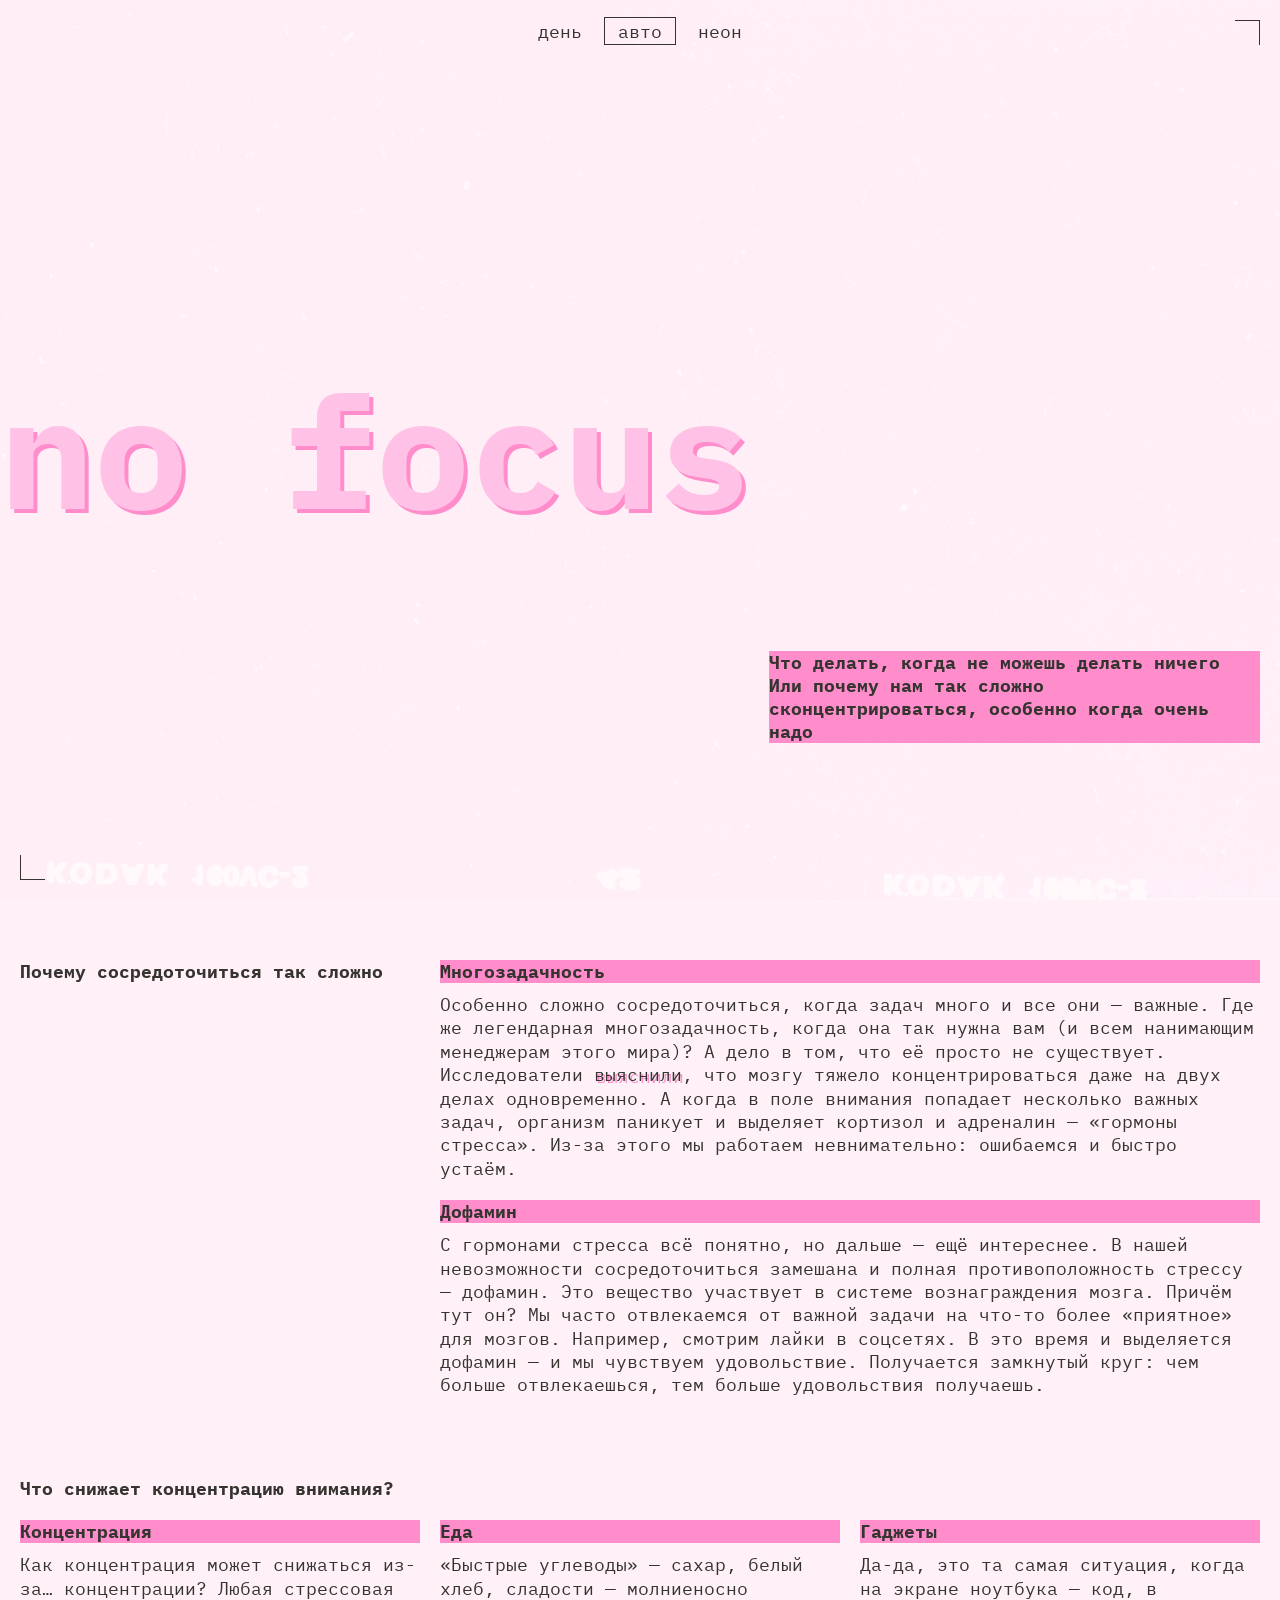
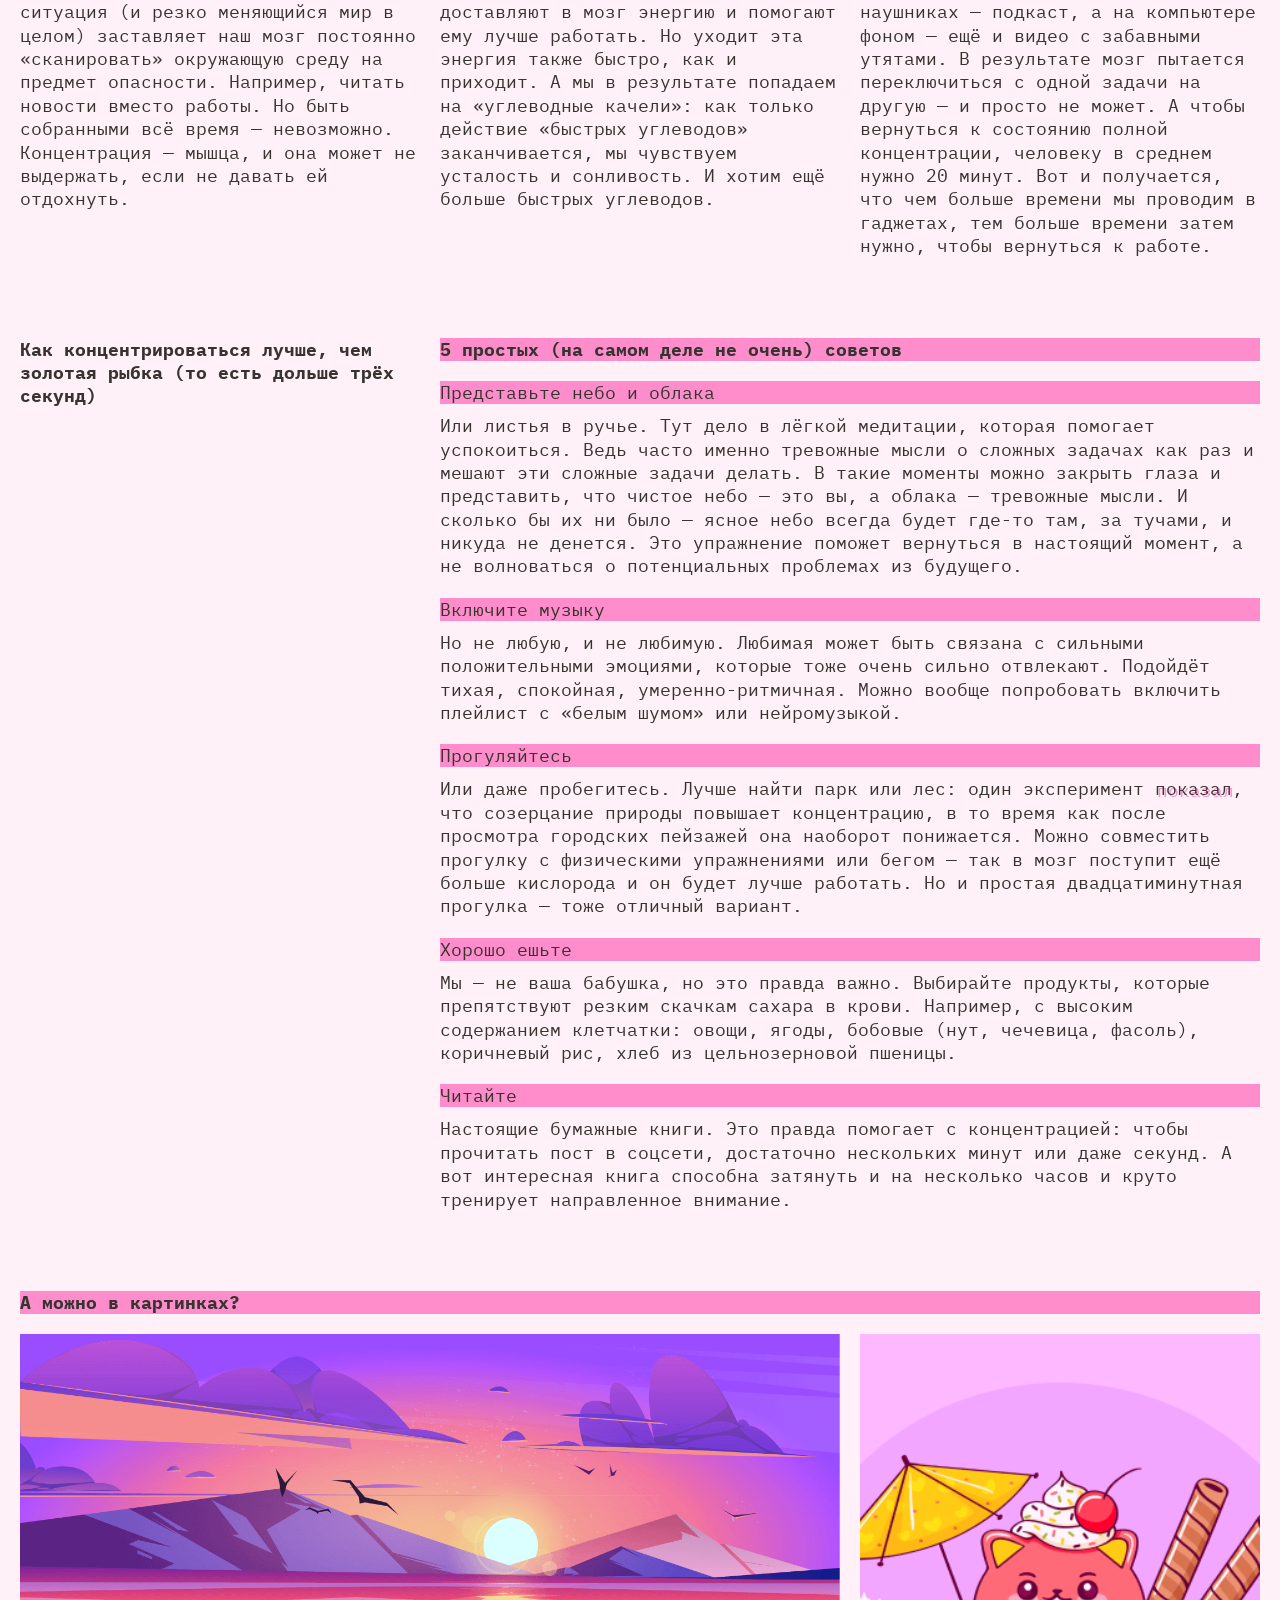
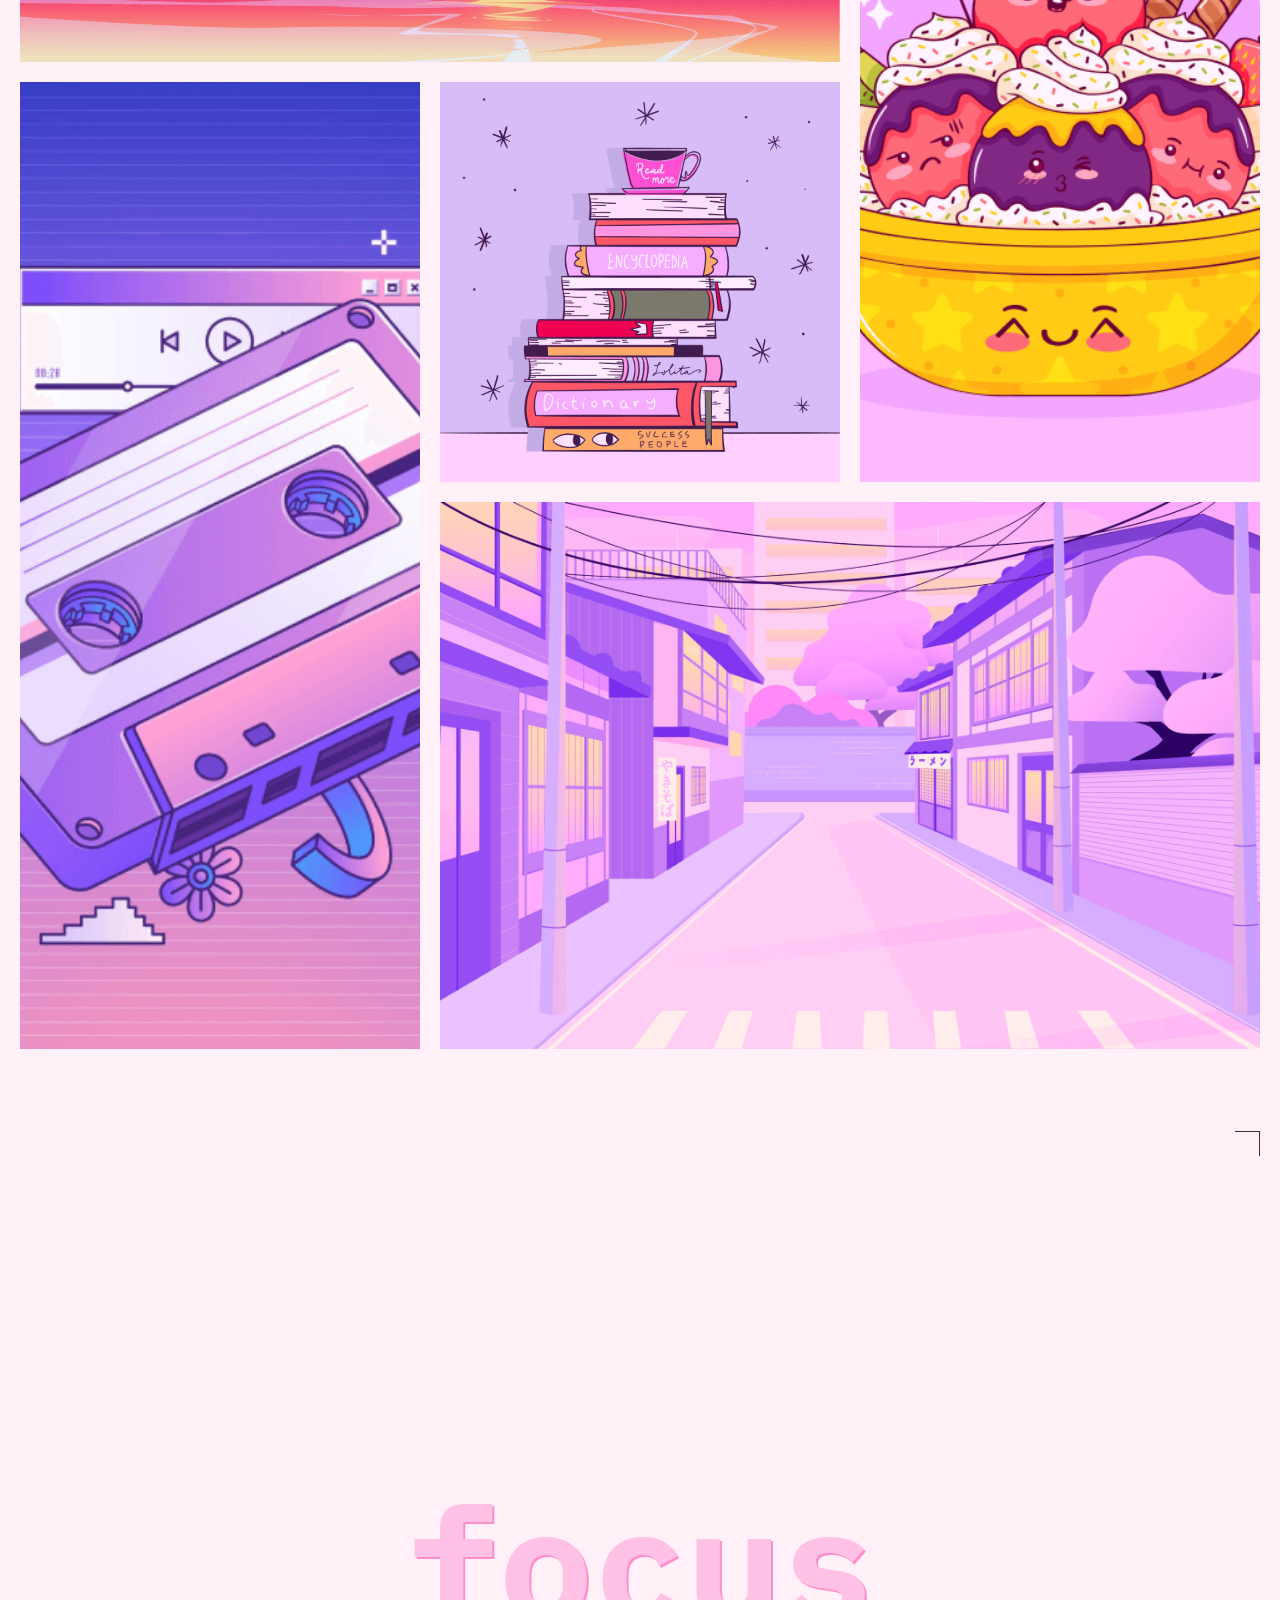
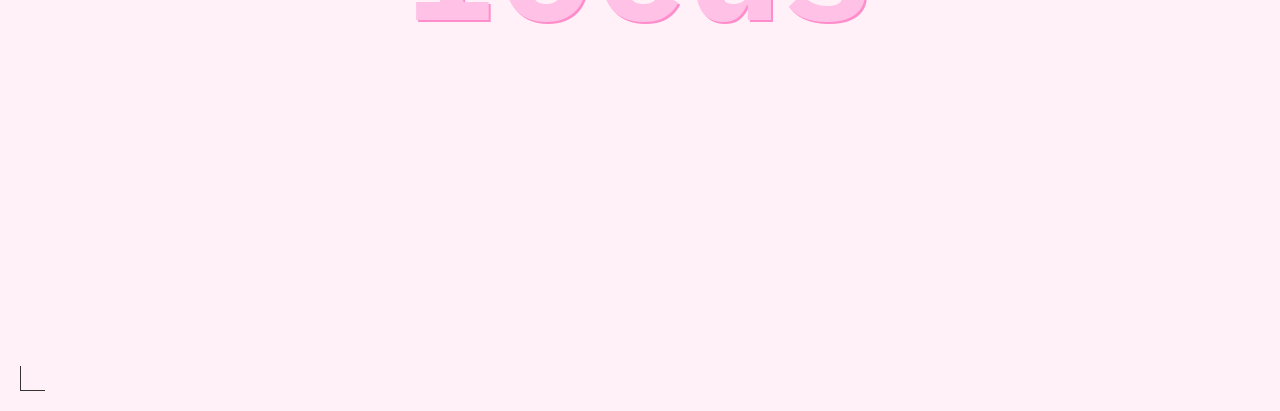
==== commit 795c14a3: "Третье ревью" ====
--- a/index.html
+++ b/index.html
@@ -1,4 +1,4 @@
-<!DOCTYPE html>
+<!DOCTYpE html>
 <html lang="ru">
   <head>
     <meta charset="UTF-8" />
@@ -15,7 +15,7 @@
     <link rel="stylesheet" href="./styles/laptop.css">
     <link rel="icon" href="./images/favicon.ico">
     <link rel="icon" href="images/favicon.svg" type="image/svg+xml">
-    <link rel="apple-touch-icon" href="images/mobile-icon.png"> 
+    <link rel="aple-touch-icon" href="images/mobile-icon.png"> 
     <title>Сложно сосредоточиться</title>
     <script src="./scripts/script.js"></script>
   </head>
@@ -49,7 +49,7 @@
         </ul>
       </nav>
       <h1 class="header__title">no focus</h1>
-      <p class="header__description">
+      <p class="header__description title-decor">
         Что делать, когда не можешь делать ничего<br>
         Или почему нам так сложно сконцентрироваться, особенно когда очень надо
       </p>
@@ -59,85 +59,97 @@
         <h2 class="section__title">Почему сосредоточиться так сложно</h2>
         <article class="section__card">
           <h3 class="card-title title-decor">Многозадачность</h3>
-          <P class="card-text">Особенно сложно сосредоточиться, когда задач много и все они — важные. 
+          <p class="card-text">Особенно сложно сосредоточиться, когда задач много и все они — важные. 
             Где же легендарная многозадачность, когда она так нужна вам (и всем нанимающим менеджерам этого мира)? 
             А дело в том, что её просто не существует.
             Исследователи <a href="https://dana.org/news-and-insights/" class="card-text-links">выяснили</a>, что мозгу тяжело концентрироваться даже на двух делах одновременно. 
             А когда в поле внимания попадает несколько важных задач, организм паникует и выделяет кортизол и адреналин — «гормоны стресса». 
-            Из-за этого мы работаем невнимательно: ошибаемся и быстро устаём.</P>
+            Из-за этого мы работаем невнимательно: ошибаемся и быстро устаём.
+          </p>
         </article>
         <article class="section__card">
           <h3 class="card-title title-decor">Дофамин</h3>
-          <P class="card-text">С гормонами стресса всё понятно, но дальше — ещё интереснее. 
+          <p class="card-text">С гормонами стресса всё понятно, но дальше — ещё интереснее. 
             В нашей невозможности сосредоточиться замешана и полная противоположность стрессу — дофамин. 
             Это вещество участвует в системе вознаграждения мозга. 
             Причём тут он? Мы часто отвлекаемся от важной задачи на что-то более «приятное» для мозгов. 
             Например, смотрим лайки в соцсетях. 
             В это время и выделяется дофамин — и мы чувствуем удовольствие. 
-            Получается замкнутый круг: чем больше отвлекаешься, тем больше удовольствия получаешь.</P>
+            Получается замкнутый круг: чем больше отвлекаешься, тем больше удовольствия получаешь.
+          </p>
         </article>
       </section>
-      <section class="main__section section__decline-concentration">
+      <section class="main__section section__decline-cocentration">
           <h2 class="section__title">Что снижает концентрацию внимания?</h2>
-        <article class="section__card">
-          <h3 class="card-title title-decor">Концентрация</h3>
-          <P class="card-text">Как концентрация может снижаться из-за… концентрации? 
-            Любая стрессовая ситуация (и резко меняющийся мир в целом) заставляет наш мозг постоянно «сканировать» окружающую среду на предмет опасности. 
-            Например, читать новости вместо работы. Но быть собранными всё время — невозможно. 
-            Концентрация — мышца, и она может не выдержать, если не давать ей отдохнуть.</P>
-        </article>
-        <article class="section__card">
-          <h3 class="card-title title-decor">Еда</h3>
-          <P class="card-text">«Быстрые углеводы» — сахар, белый хлеб, сладости — молниеносно доставляют в мозг энергию и помогают ему лучше работать. 
-            Но уходит эта энергия также быстро, как и приходит. 
-            А мы в результате попадаем на «углеводные качели»: как только действие «быстрых углеводов» заканчивается, мы чувствуем усталость и сонливость. 
-            И хотим ещё больше быстрых углеводов.</P>
-        </article>
-        <article class="section__card">
-          <h3 class="card-title title-decor">Гаджеты</h3>
-          <P class="card-text">Да-да, это та самая ситуация, когда на экране ноутбука — код, в наушниках — подкаст, а на компьютере фоном — ещё и видео с забавными утятами. 
-            В результате мозг пытается переключиться с одной задачи на другую — и просто не может. 
-            А чтобы вернуться к состоянию полной концентрации, человеку в среднем нужно 20 минут. 
-            Вот и получается, что чем больше времени мы проводим в гаджетах, тем больше времени затем нужно, чтобы вернуться к работе.</P>
-        </article>
+          <div class="section__card-group">
+            <article class="section__card">
+              <h3 class="card-title title-decor">Концентрация</h3>
+              <p class="card-text">Как концентрация может снижаться из-за… концентрации? 
+              Любая стрессовая ситуация (и резко меняющийся мир в целом) заставляет наш мозг постоянно «сканировать» окружающую среду на предмет опасности. 
+              Например, читать новости вместо работы. Но быть собранными всё время — невозможно. 
+              Концентрация — мышца, и она может не выдержать, если не давать ей отдохнуть.
+              </p>
+            </article>
+            <article class="section__card">
+              <h3 class="card-title title-decor">Еда</h3>
+              <p class="card-text">«Быстрые углеводы» — сахар, белый хлеб, сладости — молниеносно доставляют в мозг энергию и помогают ему лучше работать. 
+              Но уходит эта энергия также быстро, как и приходит. 
+              А мы в результате попадаем на «углеводные качели»: как только действие «быстрых углеводов» заканчивается, мы чувствуем усталость и сонливость. 
+              И хотим ещё больше быстрых углеводов.
+              </p>
+            </article>
+            <article class="section__card">
+              <h3 class="card-title title-decor">Гаджеты</h3>
+              <p class="card-text">Да-да, это та самая ситуация, когда на экране ноутбука — код, в наушниках — подкаст, а на компьютере фоном — ещё и видео с забавными утятами. 
+              В результате мозг пытается переключиться с одной задачи на другую — и просто не может. 
+              А чтобы вернуться к состоянию полной концентрации, человеку в среднем нужно 20 минут. 
+              Вот и получается, что чем больше времени мы проводим в гаджетах, тем больше времени затем нужно, чтобы вернуться к работе.
+              </p>
+            </article>
+          </div>
       </section>
       <section class="main__section ">
         <h2 class="section__title">Как концентрироваться лучше, чем золотая рыбка (то есть дольше трёх секунд)</h2>
         <article class="section__card">
           <h3 class="general-title-card card-title title-decor">5 простых (на самом деле не очень) советов</h3>
-            <h4 class="card-title-accent title-decor">Представьте небо и облака</h4>
-            <p class="card-text">
-              Или листья в ручье. 
-              Тут дело в лёгкой медитации, которая помогает успокоиться. 
-              Ведь часто именно тревожные мысли о сложных задачах как раз и мешают эти сложные задачи делать. 
-              В такие моменты можно закрыть глаза и представить, что чистое небо — это вы, а облака — тревожные мысли. 
-              И сколько бы их ни было — ясное небо всегда будет где-то там, за тучами, и никуда не денется.
-              Это упражнение поможет вернуться в настоящий момент, а не волноваться о потенциальных проблемах из будущего.</P>
-            <h4 class="card-title-accent title-decor">Включите музыку</h4> 
-            <p class="card-text">
-              Но не любую, и не любимую. Любимая может быть связана с сильными положительными эмоциями, которые тоже очень сильно отвлекают. 
-              Подойдёт тихая, спокойная, умеренно-ритмичная. 
-              Можно вообще попробовать включить плейлист с «белым шумом» или нейромузыкой.</p>
-            <h4 class="card-title-accent title-decor">Прогуляйтесь</h4>
-            <p class="card-text">Или даже пробегитесь. Лучше найти парк или лес: один эксперимент <a href="https://www.sciencedirect.com/science/article/abs/pii/S0272494415000328" class="card-text-links">показал</a>, что созерцание природы повышает концентрацию, в то время как после просмотра городских пейзажей она наоборот понижается. 
-              Можно совместить прогулку с физическими упражнениями или бегом — так в мозг поступит ещё больше кислорода и он будет лучше работать. 
-              Но и простая двадцатиминутная прогулка — тоже отличный вариант.</p>
-            <h4 class="card-title-accent title-decor">Хорошо ешьте</h4>
-            <p class="card-text">Мы — не ваша бабушка, но это правда важно. Выбирайте продукты, которые препятствуют резким скачкам сахара в крови. 
-              Например, с высоким содержанием клетчатки: овощи, ягоды, бобовые (нут, чечевица, фасоль), коричневый рис, хлеб из цельнозерновой пшеницы.</p>
-            <h4 class="card-title-accent title-decor">Читайте</h4>
-            <p class="card-text">Настоящие бумажные книги. 
-              Это правда помогает с концентрацией: чтобы прочитать пост в соцсети, достаточно нескольких минут или даже секунд. 
-              А вот интересная книга способна затянуть и на несколько часов и круто тренирует направленное внимание.</p>
+          <h4 class="card-title-accent title-decor">Представьте небо и облака</h4>
+          <p class="card-text">
+            Или листья в ручье. 
+            Тут дело в лёгкой медитации, которая помогает успокоиться. 
+            Ведь часто именно тревожные мысли о сложных задачах как раз и мешают эти сложные задачи делать. 
+            В такие моменты можно закрыть глаза и представить, что чистое небо — это вы, а облака — тревожные мысли. 
+            И сколько бы их ни было — ясное небо всегда будет где-то там, за тучами, и никуда не денется.
+            Это упражнение поможет вернуться в настоящий момент, а не волноваться о потенциальных проблемах из будущего.
+          </p>
+          <h4 class="card-title-accent title-decor">Включите музыку</h4> 
+          <p class="card-text">
+            Но не любую, и не любимую. Любимая может быть связана с сильными положительными эмоциями, которые тоже очень сильно отвлекают. 
+            Подойдёт тихая, спокойная, умеренно-ритмичная. 
+            Можно вообще попробовать включить плейлист с «белым шумом» или нейромузыкой.
+          </p>
+          <h4 class="card-title-accent title-decor">Прогуляйтесь</h4>
+          <p class="card-text">Или даже пробегитесь. Лучше найти парк или лес: один эксперимент <a href="https://www.sciencedirect.com/science/article/abs/pii/S0272494415000328" class="card-text-links">показал</a>, что созерцание природы повышает концентрацию, в то время как после просмотра городских пейзажей она наоборот понижается. 
+            Можно совместить прогулку с физическими упражнениями или бегом — так в мозг поступит ещё больше кислорода и он будет лучше работать. 
+            Но и простая двадцатиминутная прогулка — тоже отличный вариант.
+          </p>
+          <h4 class="card-title-accent title-decor">Хорошо ешьте</h4>
+          <p class="card-text">Мы — не ваша бабушка, но это правда важно. Выбирайте продукты, которые препятствуют резким скачкам сахара в крови. 
+            Например, с высоким содержанием клетчатки: овощи, ягоды, бобовые (нут, чечевица, фасоль), коричневый рис, хлеб из цельнозерновой пшеницы.
+          </p>
+          <h4 class="card-title-accent title-decor">Читайте</h4>
+          <p class="card-text">Настоящие бумажные книги. 
+            Это правда помогает с концентрацией: чтобы прочитать пост в соцсети, достаточно нескольких минут или даже секунд. 
+            А вот интересная книга способна затянуть и на несколько часов и круто тренирует направленное внимание.
+          </p>
         </article>
-        </section>
-        <section class="main__section section__gallery">
-          <h3 class="section__title card-title title-decor">А можно в картинках?</h3>
-          <img src="./images/sunset.png" alt="Небо и облока" class="card-image image-sky"/>
-          <img src="./images/ice-cream.png" alt="Мороженое в тарелке" class="card-image image-ice-cream"/>
-          <img src="./images/tape.png" alt="Касета от магнитофона" class="card-image image-cassette"/>
-          <img src="./images/books.png" alt="Стопка книг" class="card-image image-books"/>
-          <img src="./images/street.png" alt="Улица" class="card-image image-street"/>
+      </section>
+      <section class="main__section section__gallery">
+        <h2 class="section__title card-title title-decor">А можно в картинках?</h2>
+        <img src="./images/sunset.png" alt="Небо и облока" class="card-image image-sky"/>
+        <img src="./images/ice-cream.png" alt="Мороженое в тарелке" class="card-image image-ice-cream"/>
+        <img src="./images/tape.png" alt="Касета от магнитофона" class="card-image image-cassette"/>
+        <img src="./images/books.png" alt="Стопка книг" class="card-image image-books"/>
+        <img src="./images/street.png" alt="Улица" class="card-image image-street"/>
       </section>
     </main>
     <footer class="footer decorated-zone">
--- a/styles/variables.css
+++ b/styles/variables.css
@@ -14,17 +14,16 @@
   --visibil-text-decor: flex;
   --header-padding-block: 5px 0;
   --description-margin-block: -12px 0;
-  --footer-margin-block: 0 0;
   --gap-block: 40.5px;
   --header-min-size-block: 668px;
   --header-padding-inline: 10px 10px;
   --right-position-text-decor: 19.5px;
   --top-posotion-text-decor: 11px;
   --padding-block-decr-text: initial;
-  --right-position-element-decor: 10.5px;
+  --right-position-element-decor: 10px;
   --left-position-element-decor: 10px;
-  --top-position-element-decor: 10.5px;
-  --bottom-position-element-decor: 10.5px;
+  --top-position-element-decor: 10px;
+  --bottom-position-element-decor: 10px;
   --place-self-theme-menu: center end;
   --header-template-columns: auto;
   --grid-column-theme-menu: 1;
@@ -32,4 +31,7 @@
   --inline-size-description: 355px;
   --main-gap-block: 51px;
   --main-section-padding-block: initial initial;
+  --header-margin-block: 0;
+  --footer-margin-block: 0;
+  --footer-title-padding-block: 0;
 }
--- a/styles/style.css
+++ b/styles/style.css
@@ -2,7 +2,7 @@
   display: flex;
   flex-direction: column;
   gap: var(--gap-block);
-  font-family: "IBM Plex Mono", sans-serif;
+  font-family: "IBM Plex Mono", monospace;
   background-image: var(--page-bg-color-images);
   background-size: cover;
   background-position: center center;
@@ -15,9 +15,10 @@
   grid-template-rows: 1fr min-content 1fr;
   grid-template-columns: var(--header-template-columns);
   block-size: 100vh;
-  min-block-size: var(--header-min-size-block); 
+  min-block-size: var(--header-min-size-block);
   padding-inline: var(--header-padding-inline);
   padding-block: var(--header-padding-block);
+  margin-block: var(--header-margin-block);
 }
 
 .header__decorative-text {
@@ -51,8 +52,9 @@
 .decorated-zone::before {
   content: "";
   position: absolute;
+  place-self: start end;
   top: var(--top-position-element-decor);
-  right: var(--right-position-element-decor); 
+  right: var(--right-position-element-decor);
   width: 25px;
   height: 25px;
   border-width: 1px 1px 0px 0px;
@@ -63,6 +65,7 @@
 .decorated-zone::after {
   content: "";
   position: absolute;
+  place-self: end start;
   bottom: var(--bottom-position-element-decor);
   left: var(--left-position-element-decor);
   width: 25px;
@@ -73,7 +76,7 @@
 }
 
 .header__theme-menu {
-  place-self: var(--place-self-theme-menu); 
+  place-self: var(--place-self-theme-menu);
   grid-column: var(--grid-column-theme-menu);
 }
 
@@ -113,7 +116,7 @@
   place-self: center start;
   font-weight: 700;
   line-height: 83%;
-  font-size: var(--font-size-header-title); 
+  font-size: var(--font-size-header-title);
   color: var(--shadow-color);
   text-shadow: 4px 4px 0 var(--accent-color);
 }
@@ -124,8 +127,6 @@
   inline-size: var(--inline-size-description);
   font-weight: 700;
   font-size: 18px;
-  color: var(--basic-color);
-  background-color: var(--accent-color);
 }
 
 .main {
@@ -139,6 +140,11 @@
   grid-template-columns: 1fr;
   gap: 20px;
   padding-block: var(--main-section-padding-block);
+}
+
+.section__card-group {
+  display: grid;
+  gap: 20px;
 }
 
 .section__title {
@@ -184,7 +190,7 @@
 }
 
 .card-text-links:hover {
-  text-decoration: underline var(--color-without-accent);
+  border-bottom: 2px solid var(--color-without-accent);
 }
 
 .card-text-links:focus-visible {
@@ -212,6 +218,7 @@
 
 .footer__title {
   place-self: center;
+  padding-block: var(--footer-title-padding-block);
   font-weight: 700;
   font-size: var(--font-size-header-title);
   color: var(--shadow-color);
--- a/styles/dark.css
+++ b/styles/dark.css
@@ -17,6 +17,27 @@
   --shadow-color: #DB00FF;
   --design-color: var(--accent-color);
   --button-hover-color: #FF007066;
+  --visibil-text-decor: flex;
+  --header-padding-block: 5px 0;
+  --description-margin-block: -12px 0;
+  --footer-margin-block: 0 0;
+  --gap-block: 40.5px;
+  --header-min-size-block: 668px;
+  --header-padding-inline: 10px 10px;
+  --right-position-text-decor: 19.5px;
+  --top-posotion-text-decor: 11px;
+  --padding-block-decr-text: initial;
+  --right-position-element-decor: 10px;
+  --left-position-element-decor: 10px;
+  --top-position-element-decor: 10px;
+  --bottom-position-element-decor: 10px;
+  --place-self-theme-menu: center end;
+  --header-template-columns: auto;
+  --grid-column-theme-menu: 1;
+  --font-size-header-title: clamp(7.25rem, 7.0115rem + 1.0178vw, 7.5rem);
+  --inline-size-description: 355px;
+  --main-gap-block: 51px;
+  --main-section-padding-block: initial initial;
 
 }
 @media (prefers-color-scheme: no-preference) {
--- a/styles/light.css
+++ b/styles/light.css
@@ -18,15 +18,8 @@
   --design-color: var(--basic-color);
   --button-hover-color: #32312D66;
   --visibil-text-decor: none;
-  --header-padding-block: 0 10px;
-  --top-position-element-decor: 2px;
-  --bottom-position-element-decor: 17.5px;
-  --gap-block: 32px;
-  --footer-margin-block: 8px 0;
-  .footer {
-    --top-position-element-decor: 9.5px;
-    --bottom-position-element-decor: 11px;
-  }
+
+    --header-margin-block: -9px 0;
 }
 @media (prefers-color-scheme: light) {
   :root {
@@ -39,14 +32,5 @@
     --design-color: var(--basic-color);
     --button-hover-color: #32312D66;
     --visibil-text-decor: none;
-    --header-padding-block: 0 10px;
-    --top-position-element-decor: 2px;
-    --bottom-position-element-decor: 17.5px;
-    --gap-block: 32px;
-    --footer-margin-block: 8px 0;
-    .footer {
-      --top-position-element-decor: 9.5px;
-      --bottom-position-element-decor: 11px;
-    }
   }
 } 
--- a/styles/tablet.css
+++ b/styles/tablet.css
@@ -1,51 +1,71 @@
 @media (width >= 768px) {
   :root {
-  --header-padding-block: 0 33px;
-  --description-margin-block: 0;
-  --gap-block: 36px;
-  --footer-margin-block: 38px 0;
-  --header-min-size-block: 1024px;
-  --header-padding-inline: 0 20px;
-  --right-position-text-decor: 30px;
-  --top-posotion-text-decor: 7px;
-  --right-position-decor-element: 20px;
-  --top-position-element-decor: 6px;
-  --bottom-position-element-decor: 34px;
-  --left-position-element-decor: 20px;
-  --right-position-element-decor: 20px;
-  --header-template-columns: 1fr 1fr;
-  --grid-column-theme-menu: 2;
-  --font-size-header-title: clamp(7.5rem, 0.5625rem + 14.4531vw, 9.8125rem);
-  --inline-size-description: 364px;
-  --main-gap-block: 70px;
-  --main-section-padding-block: 10px 0;
+    --header-padding-block: 0 33px;
+    --description-margin-block: 0;
+    --gap-block: 36px;
+    --header-min-size-block: 1024px;
+    --header-padding-inline: 0 20px;
+    --right-position-text-decor: 30px;
+    --top-posotion-text-decor: 7px;
+    --top-position-element-decor: 6px;
+    --bottom-position-element-decor: 34px;
+    --left-position-element-decor: 20px;
+    --right-position-element-decor: 20px;
+    --header-template-columns: 1fr 1fr;
+    --grid-column-theme-menu: 2;
+    --font-size-header-title: clamp(7.5rem, 0.5625rem + 14.4531vw, 9.8125rem);
+    --inline-size-description: 364px;
+    --main-gap-block: 70px;
+    --main-section-padding-block: 10px 0;
+    --header-margin-block: 0px;
+    --footer-margin-block: 38px 0;
+    --footer-title-padding-block: 0px 26px;
+    .header__decorative-text::after {
+      margin-block-end: 2px;
+    }
+  }
+
+  :root.theme-dark {
+    --header-padding-block: 0 33px;
+    --description-margin-block: 0;
+    --gap-block: 36px;
+    --header-min-size-block: 1024px;
+    --header-padding-inline: 0 20px;
+    --right-position-text-decor: 30px;
+    --top-posotion-text-decor: 7px;
+    --top-position-element-decor: 6px;
+    --bottom-position-element-decor: 34px;
+    --left-position-element-decor: 20px;
+    --right-position-element-decor: 20px;
+    --header-template-columns: 1fr 1fr;
+    --grid-column-theme-menu: 2;
+    --font-size-header-title: clamp(7.5rem, 0.5625rem + 14.4531vw, 9.8125rem);
+    --inline-size-description: 364px;
+    --main-gap-block: 70px;
+    --main-section-padding-block: 10px 0;
+    --header-margin-block: 0px;
+    --footer-margin-block: 38px 0;
+    --footer-title-padding-block: 0px 26px;
+    .header__decorative-text::after {
+      margin-block-end: 2px;
+    }
   }
 
   :root.theme-light {
-    --top-position-element-decor: 10px;
-    --bottom-position-element-decor: 29.5px;
-    --header-padding-block: 3.5px 21px;
-    --description-margin-block: -10.5px 0;
-    --gap-block: 40.3px;
-    --footer-margin-block: 32px 0;
-    .footer {
-      --top-position-element-decor: 7.5px;
-      --bottom-position-element-decor: 33px;
-    }
+      --header-margin-block: 6px;
+      --main-section-padding-block: 3px 0;
+      --main-gap-block: 77px;
+      --footer-margin-block: 38px 0;
+      --footer-title-padding-block: 0 22px;
   }
 
   @media (prefers-color-scheme: light) {
     :root {
-      --top-position-element-decor: 10px;
-      --bottom-position-element-decor: 29.5px;
-      --header-padding-block: 3.5px 21px;
-      --description-margin-block: -10.5px 0;
-      --gap-block: 40.3px;
-      --footer-margin-block: 32px 0;
-      .footer {
-        --top-position-element-decor: 7.5px;
-        --bottom-position-element-decor: 33px;
-      }
+      --header-margin-block: 6px;
+      --main-section-padding-block: 3px 0;
+      --main-gap-block: 77px;
+      --footer-margin-block: 38px 0;
+      --footer-title-padding-block: 0 22px;
     }
   }
 
@@ -63,22 +83,16 @@
 
   .main__section {
     grid-template-columns: repeat(3, 1fr);
-    grid-auto-columns: 1fr;
     grid-template-rows: min-content;
     grid-auto-rows: 1fr;
   }
 
-  
-
-  .section__decline-concentration {
-    grid-auto-rows: min-content;
-  }
-
-  .section__decline-concentration {
+  .section__card-group {
+    grid-column: 1 / 4;
+    grid-template-columns: repeat(3, 1fr);
     .section__card {
       grid-column: 1 / 4;
       padding-inline-start: initial;
-  
     }
   }
 
@@ -132,8 +146,4 @@
     grid-column: 2 / 4;
     grid-row: 4;
   }
-
-  .footer {
-    padding-block-end: 27px;
-  }
 }
--- a/styles/laptop.css
+++ b/styles/laptop.css
@@ -7,8 +7,25 @@
     --padding-block-decr-text: 14px initial;
     --top-posotion-text-decor: 20.5px;
     --top-position-element-decor: 20px;
+    --place-self-theme-menu: start center;
+    --grid-column-theme-menu: 1 / 3;
+    --inline-size-description: 491px;
+    --main-gap-block: 80.6px;
+    --main-section-padding-block: initial initial;
+    --menu-padding-inline-start: 20px;
+    --menu-padding-block-start: 18px;
     --bottom-position-element-decor: 20px;
-    --right-position-element-decor: 20px;
+    --footer-margin-block: 0 0;
+    --footer-title-padding-block:0 0;
+  }
+
+  :root.theme-dark {
+    --gap-block: 60px;
+    --description-margin-block: 0 21px;
+    --header-min-size-block: 768px;
+    --header-padding-block: 0;
+    --padding-block-decr-text: 14px initial;
+    --top-posotion-text-decor: 20.5px;
     --top-position-element-decor: 20px;
     --place-self-theme-menu: start center;
     --grid-column-theme-menu: 1 / 3;
@@ -17,36 +34,22 @@
     --main-section-padding-block: initial initial;
     --menu-padding-inline-start: 20px;
     --menu-padding-block-start: 18px;
+    --bottom-position-element-decor: 20px;
     --footer-margin-block: 0 0;
+    --footer-title-padding-block:0 0;
   }
 
   :root.theme-light {
-    --top-position-element-decor: 20px;
-    --bottom-position-element-decor: 20px;
-    --header-padding-block: 3.5px 1px;
-    --description-margin-block: -21.5px 0;
-    --gap-block: 60.1px;
-    --footer-margin-block: 0 0;
-    --menu-padding-block-start: 14.6px;
-    .footer {
-      --top-position-element-decor: 20px;
-      --bottom-position-element-decor: 20px;
-    }
+    --header-margin-block: 0;
+    --footer-margin-block: 2px 0;
+    --footer-title-padding-block: 0 0;
   }
 
   @media (prefers-color-scheme: light) {
     :root {
-      --top-position-element-decor: 20px;
-      --bottom-position-element-decor: 20px;
-      --header-padding-block: 3.5px 1px;
-      --description-margin-block: -21.5px 0;
-      --gap-block: 60.1px;
-      --footer-margin-block: 0 0;
-      --menu-padding-block-start: 14.6px;
-      .footer {
-        --top-position-element-decor: 20px;
-        --bottom-position-element-decor: 20px;
-      }
+      --header-margin-block: 0;
+      --footer-margin-block: 2px 0;
+      --footer-title-padding-block: 0 0;
     }
   }
 
@@ -63,15 +66,12 @@
     padding-inline-start: 0;
   }
 
-  .section__decline-concentration {
+  .section__card-group {
     .section__card {
       grid-column: initial;
-      grid-row: 2;
-      padding-inline-start: initial;
-  
     }
   }
-
+  
   .section__gallery {
     gap: 20px;
   }
@@ -79,8 +79,4 @@
   .main__section:nth-child(3) {
     padding-block-start: 0;
   }
-
-  .footer {
-    padding-block-end: 0;
-  }
 }
